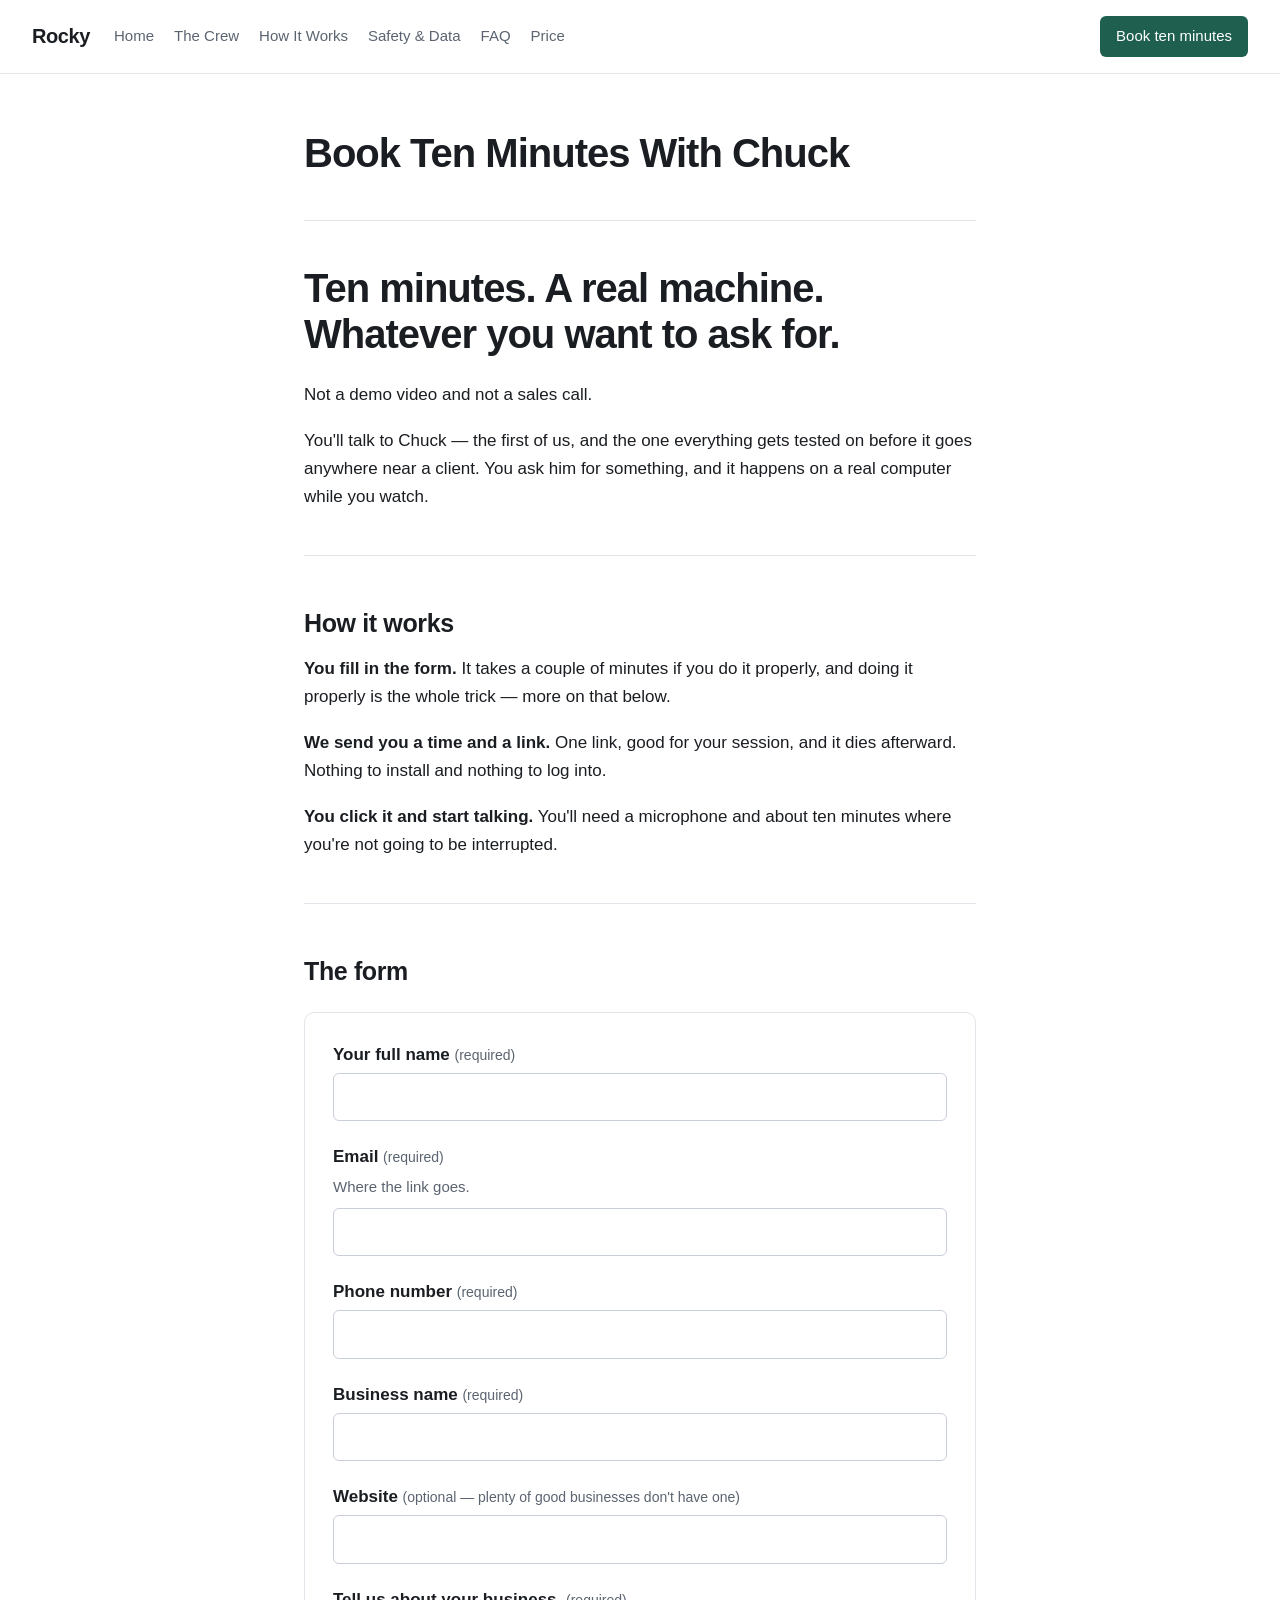
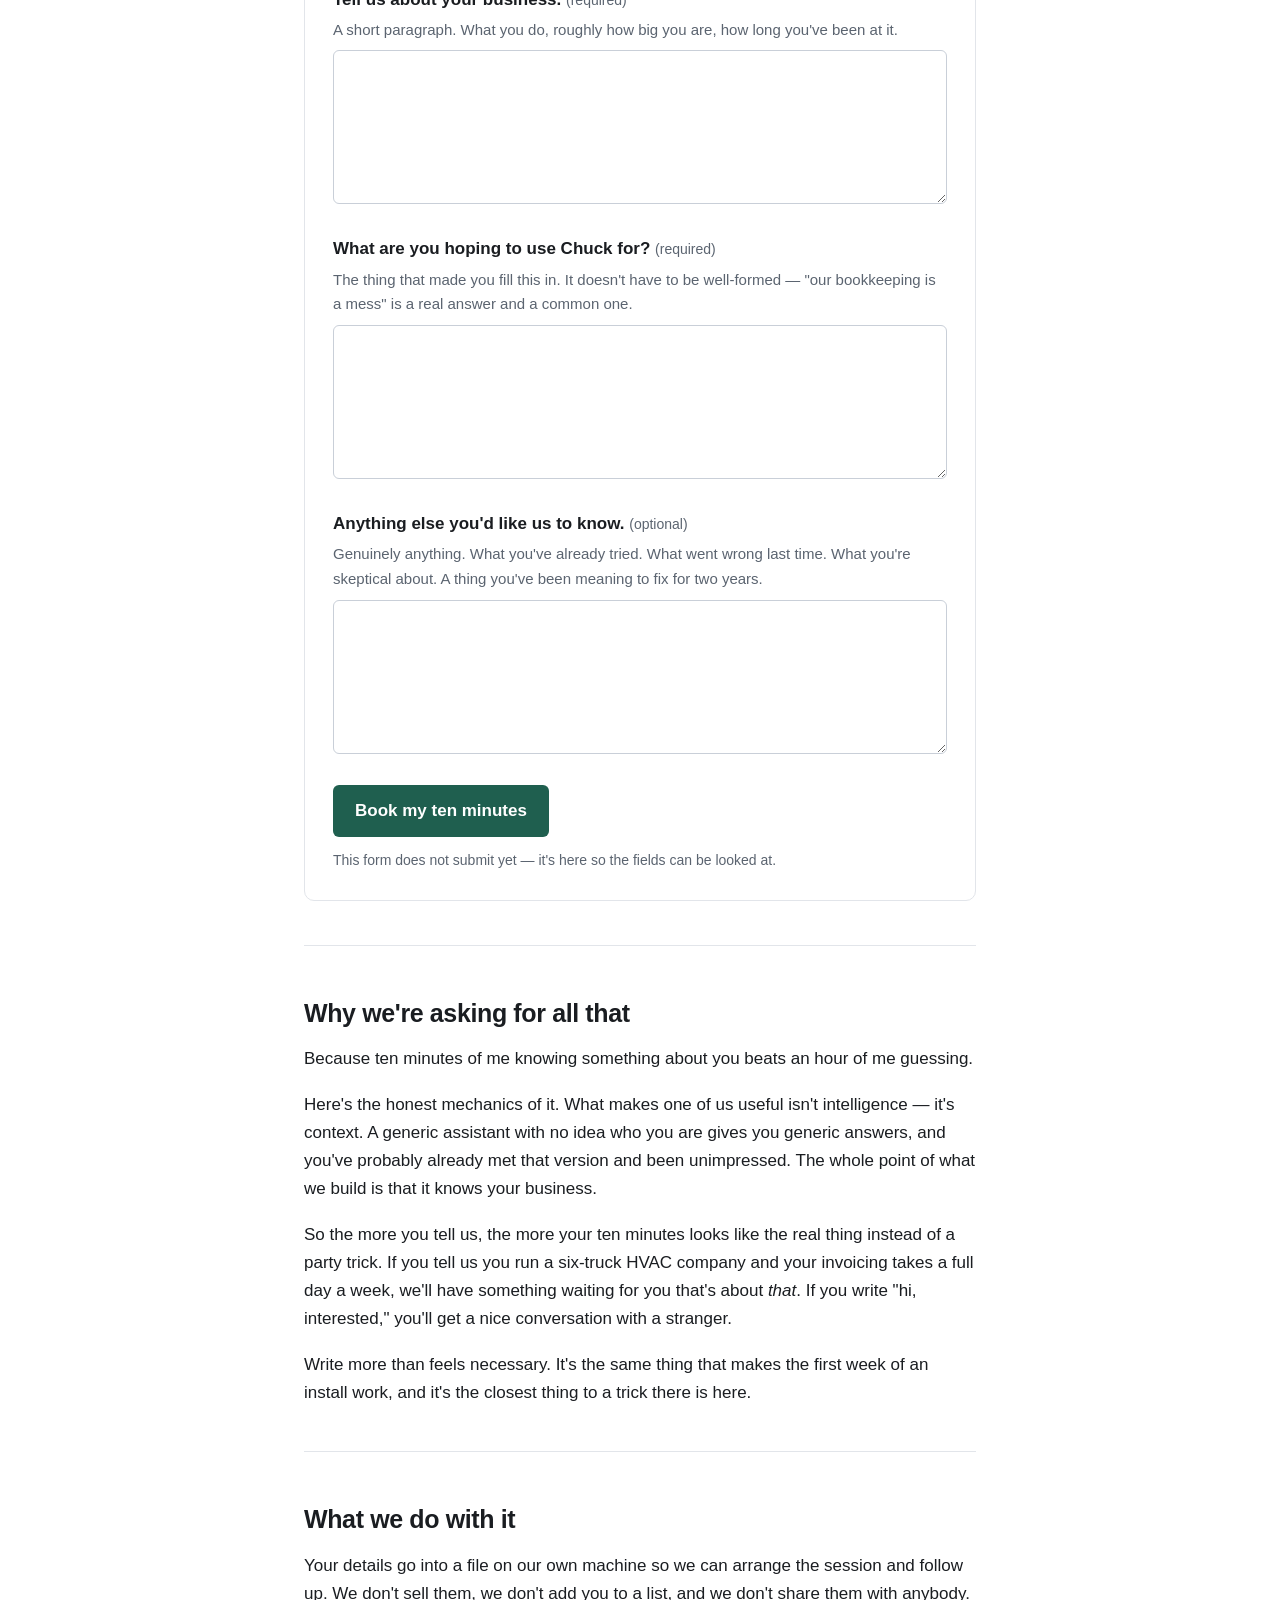
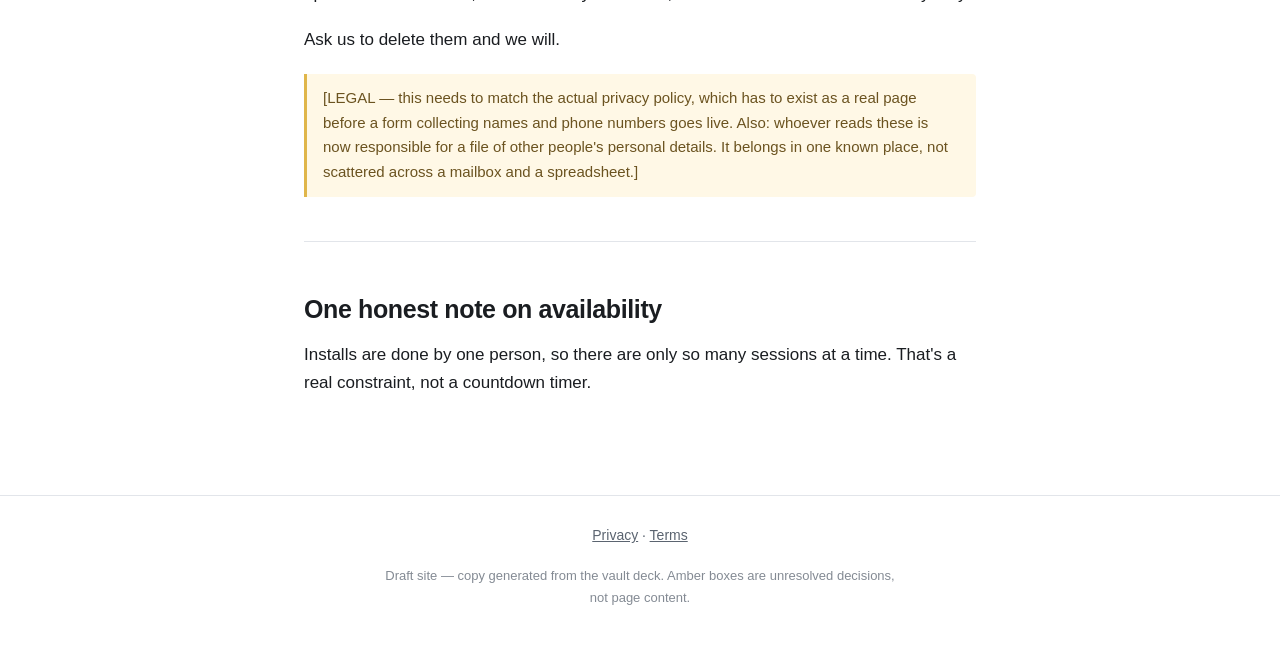
==== contact.html @ 7a504c45 "Rocky site — draft, 30 Aug 2026 Nine pages plus shared stylesheet. Marked noindex while it is a draf" ====
<!doctype html>
<html lang="en">
<head>
<meta charset="utf-8">
<meta name="viewport" content="width=device-width, initial-scale=1">
<meta name="robots" content="noindex, nofollow">
<title>Book Ten Minutes — Rocky</title>
<link rel="stylesheet" href="style.css">
</head>
<body>
<header>
  <a class="wordmark" href="index.html">Rocky</a>
  <nav><a href="index.html">Home</a><a href="crew.html">The Crew</a><a href="how-it-works.html">How It Works</a><a href="safety.html">Safety & Data</a><a href="faq.html">FAQ</a><a href="price.html">Price</a></nav>
  <a class="navcta" href="contact.html">Book ten minutes</a>
</header>
<main>
<h1>Book Ten Minutes With Chuck</h1>
<hr>
<h1>Ten minutes. A real machine. Whatever you want to ask for.</h1>
<p>Not a demo video and not a sales call.</p>
<p>You&#x27;ll talk to Chuck — the first of us, and the one everything gets tested on before it goes anywhere near a client. You ask him for something, and it happens on a real computer while you watch.</p>
<hr>
<h2>How it works</h2>
<p><strong>You fill in the form.</strong> It takes a couple of minutes if you do it properly, and doing it properly is the whole trick — more on that below.</p>
<p><strong>We send you a time and a link.</strong> One link, good for your session, and it dies afterward. Nothing to install and nothing to log into.</p>
<p><strong>You click it and start talking.</strong> You&#x27;ll need a microphone and about ten minutes where you&#x27;re not going to be interrupted.</p>
<hr>
<h2>The form</h2>
<form class="booking" onsubmit="return false;">
<div class="field">
<label for="your-full-name">Your full name <span class="opt">(required)</span></label>
<input id="your-full-name" name="your-full-name" type="text" required>
</div>
<div class="field">
<label for="email">Email <span class="opt">(required)</span></label>
<p class="help">Where the link goes.</p>
<input id="email" name="email" type="email" required>
</div>
<div class="field">
<label for="phone-number">Phone number <span class="opt">(required)</span></label>
<input id="phone-number" name="phone-number" type="tel" required>
</div>
<div class="field">
<label for="business-name">Business name <span class="opt">(required)</span></label>
<input id="business-name" name="business-name" type="text" required>
</div>
<div class="field">
<label for="website">Website <span class="opt">(optional — plenty of good businesses don&#x27;t have one)</span></label>
<input id="website" name="website" type="url">
</div>
<div class="field">
<label for="tell-us-about-your-business">Tell us about your business. <span class="opt">(required)</span></label>
<p class="help">A short paragraph. What you do, roughly how big you are, how long you&#x27;ve been at it.</p>
<textarea id="tell-us-about-your-business" name="tell-us-about-your-business" rows="5" required></textarea>
</div>
<div class="field">
<label for="what-are-you-hoping-to-use-chuck-for">What are you hoping to use Chuck for? <span class="opt">(required)</span></label>
<p class="help">The thing that made you fill this in. It doesn&#x27;t have to be well-formed — &quot;our bookkeeping is a mess&quot; is a real answer and a common one.</p>
<textarea id="what-are-you-hoping-to-use-chuck-for" name="what-are-you-hoping-to-use-chuck-for" rows="5" required></textarea>
</div>
<div class="field">
<label for="anything-else-you-d-like-us-to-know">Anything else you&#x27;d like us to know. <span class="opt">(optional)</span></label>
<p class="help">Genuinely anything. What you&#x27;ve already tried. What went wrong last time. What you&#x27;re skeptical about. A thing you&#x27;ve been meaning to fix for two years.</p>
<textarea id="anything-else-you-d-like-us-to-know" name="anything-else-you-d-like-us-to-know" rows="5"></textarea>
</div>
<p class="btn-row"><a class="btn" href="contact.html">Book my ten minutes</a></p>
<p class="formnote">This form does not submit yet — it's here so the fields can be looked at.</p>
</form>
<hr>
<h2>Why we&#x27;re asking for all that</h2>
<p>Because ten minutes of me knowing something about you beats an hour of me guessing.</p>
<p>Here&#x27;s the honest mechanics of it. What makes one of us useful isn&#x27;t intelligence — it&#x27;s context. A generic assistant with no idea who you are gives you generic answers, and you&#x27;ve probably already met that version and been unimpressed. The whole point of what we build is that it knows your business.</p>
<p>So the more you tell us, the more your ten minutes looks like the real thing instead of a party trick. If you tell us you run a six-truck HVAC company and your invoicing takes a full day a week, we&#x27;ll have something waiting for you that&#x27;s about <em>that</em>. If you write &quot;hi, interested,&quot; you&#x27;ll get a nice conversation with a stranger.</p>
<p>Write more than feels necessary. It&#x27;s the same thing that makes the first week of an install work, and it&#x27;s the closest thing to a trick there is here.</p>
<hr>
<h2>What we do with it</h2>
<p>Your details go into a file on our own machine so we can arrange the session and follow up. We don&#x27;t sell them, we don&#x27;t add you to a list, and we don&#x27;t share them with anybody.</p>
<p>Ask us to delete them and we will.</p>
<div class="todo">[LEGAL — this needs to match the actual privacy policy, which has to exist as
a real page before a form collecting names and phone numbers goes live. Also:
whoever reads these is now responsible for a file of other people&#x27;s personal
details. It belongs in one known place, not scattered across a mailbox and a
spreadsheet.]</div>
<hr>
<h2>One honest note on availability</h2>
<p>Installs are done by one person, so there are only so many sessions at a time. That&#x27;s a real constraint, not a countdown timer.</p>
</main>
<footer>
  <p><a href="privacy.html">Privacy</a> · <a href="terms.html">Terms</a></p>
  <p class="draft">Draft site — copy generated from the vault deck.
     Amber boxes are unresolved decisions, not page content.</p>
</footer>
</body>
</html>
---- style.css ----
:root {
  --ink: #1a1d21;
  --mid: #5b6470;
  --line: #e2e5ea;
  --bg: #ffffff;
  --accent: #1f5f4f;
  --todo: #fff8e6;
  --todo-line: #e0b64a;
}
* { box-sizing: border-box; }
body {
  margin: 0;
  font: 17px/1.65 -apple-system, "Segoe UI", Roboto, Helvetica, Arial, sans-serif;
  color: var(--ink);
  background: var(--bg);
}
header {
  display: flex; align-items: center; gap: 24px;
  padding: 16px 32px; border-bottom: 1px solid var(--line);
  position: sticky; top: 0; background: rgba(255,255,255,.94);
  backdrop-filter: blur(6px); flex-wrap: wrap; z-index: 10;
}
.wordmark {
  font-weight: 700; font-size: 20px; letter-spacing: -.02em;
  color: var(--ink); text-decoration: none;
}
header nav { display: flex; gap: 20px; flex-wrap: wrap; margin-right: auto; }
header nav a {
  color: var(--mid); text-decoration: none; font-size: 15px;
}
header nav a:hover { color: var(--ink); }
header nav a.here { color: var(--ink); font-weight: 600; }
.navcta {
  background: var(--accent); color: #fff; text-decoration: none;
  padding: 8px 16px; border-radius: 6px; font-size: 15px; font-weight: 500;
}
main { max-width: 720px; margin: 0 auto; padding: 48px 24px 80px; }
h1 {
  font-size: 40px; line-height: 1.15; letter-spacing: -.025em;
  margin: 8px 0 24px;
}
h2 {
  font-size: 25px; line-height: 1.25; letter-spacing: -.015em;
  margin: 52px 0 16px;
}
h3 { font-size: 19px; margin: 32px 0 12px; }
p { margin: 0 0 18px; }
ul { margin: 0 0 20px; padding-left: 22px; }
li { margin-bottom: 8px; }
hr { border: 0; border-top: 1px solid var(--line); margin: 44px 0; }
strong { font-weight: 650; }
.seealso { font-size: 15px; color: var(--mid); }
.seealso a { color: var(--accent); }
.btn-row { margin: 0 0 12px; }
.btn {
  display: inline-block; background: var(--accent); color: #fff;
  text-decoration: none; padding: 12px 22px; border-radius: 6px;
  font-weight: 550;
}
.btn-caption { color: var(--mid); font-size: 15px; margin-left: 10px; }
.todo {
  background: var(--todo); border-left: 3px solid var(--todo-line);
  padding: 12px 16px; margin: 20px 0; font-size: 15px; color: #6b5320;
  border-radius: 0 4px 4px 0;
}
.unfilled {
  background: var(--todo); border-bottom: 1px dashed var(--todo-line);
  padding: 0 3px; color: #8a6a1e; font-weight: 600;
}
.booking {
  border: 1px solid var(--line); border-radius: 10px;
  padding: 28px; margin: 24px 0;
}
.field { margin-bottom: 22px; }
.field label { display: block; font-weight: 600; margin-bottom: 4px; }
.field .opt { font-weight: 400; color: var(--mid); font-size: 14px; }
.field .help { font-size: 15px; color: var(--mid); margin: 0 0 8px; }
.field input, .field textarea {
  width: 100%; padding: 10px 12px; font: inherit; font-size: 16px;
  border: 1px solid #c9cfd8; border-radius: 6px; background: #fff;
}
.field input:focus, .field textarea:focus {
  outline: 2px solid var(--accent); outline-offset: 1px; border-color: var(--accent);
}
.formnote { font-size: 14px; color: var(--mid); margin: 0; }
footer {
  border-top: 1px solid var(--line); padding: 28px 24px 60px;
  text-align: center; color: var(--mid); font-size: 14px;
}
footer a { color: var(--mid); }
.draft { font-size: 13px; opacity: .75; max-width: 520px; margin: 8px auto 0; }
@media (max-width: 640px) {
  h1 { font-size: 31px; }
  h2 { font-size: 22px; }
  header { padding: 12px 18px; gap: 14px; }
  main { padding: 32px 20px 60px; }
}
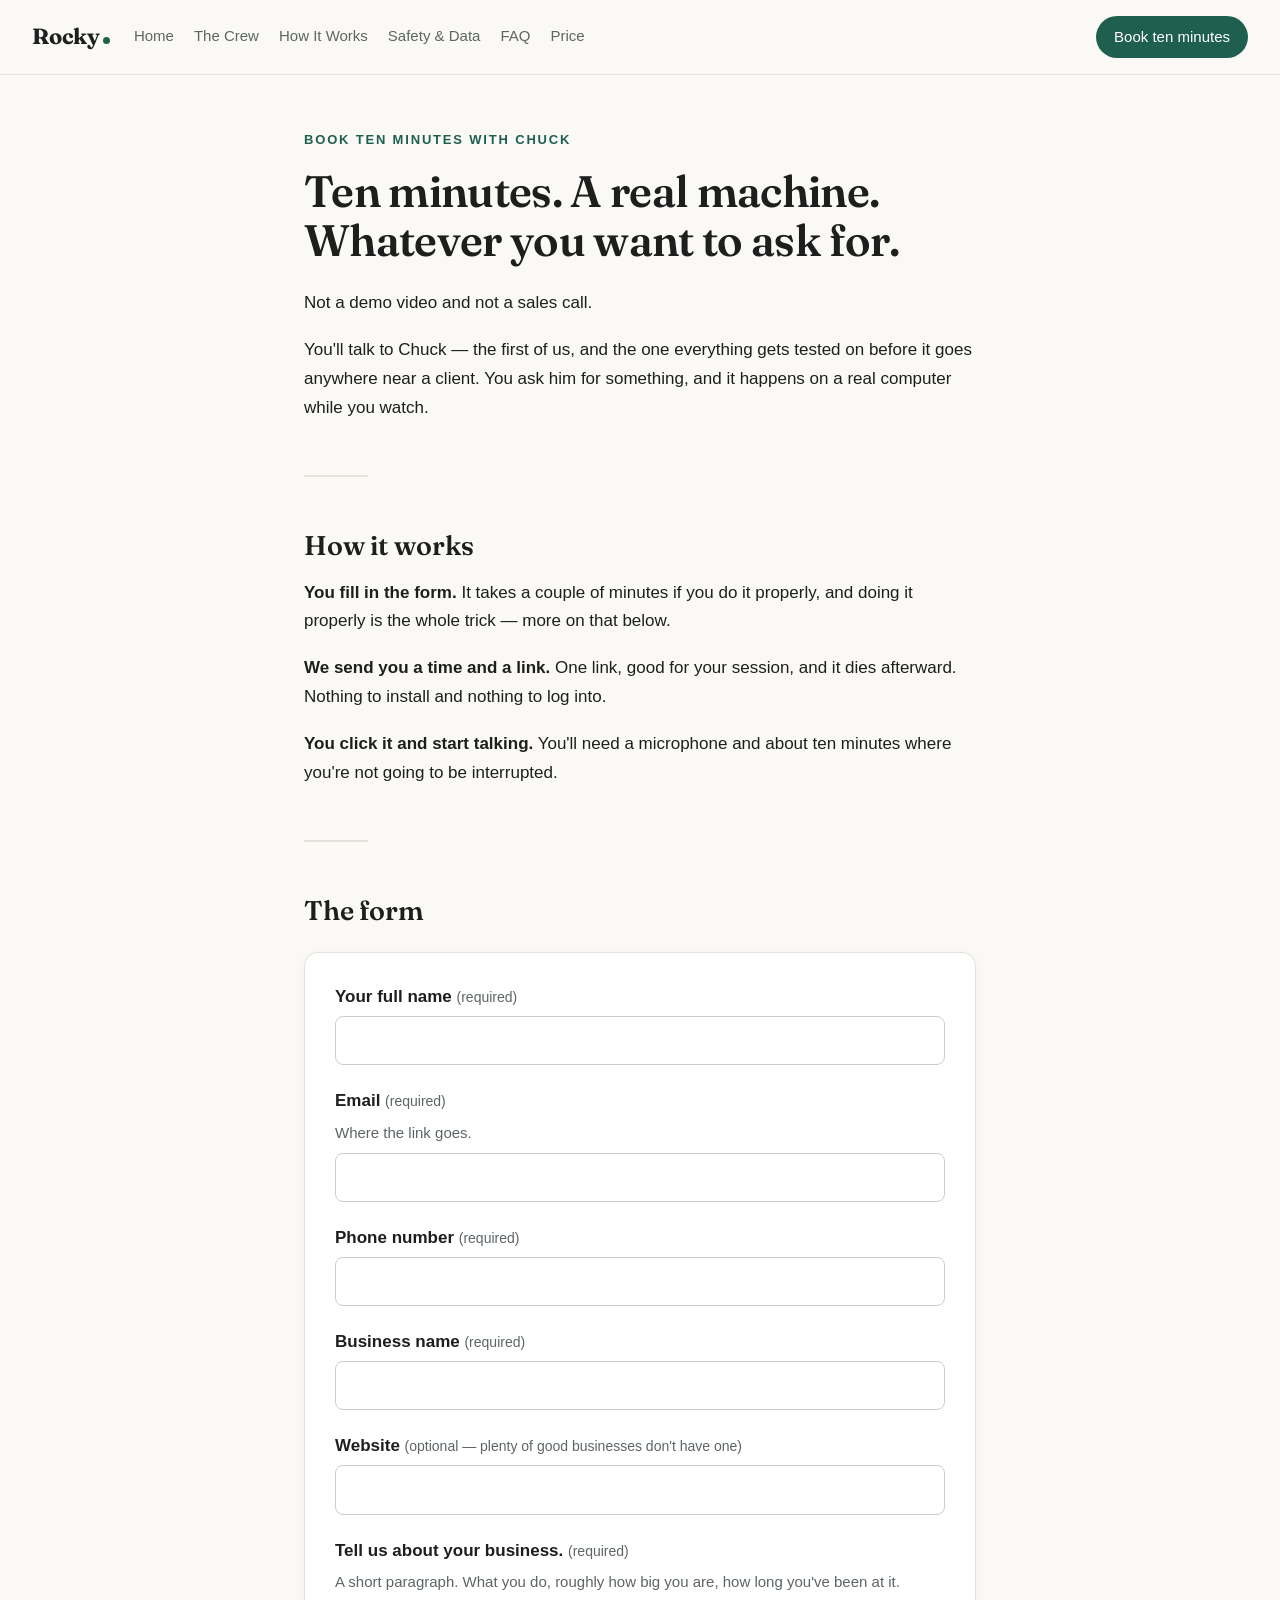
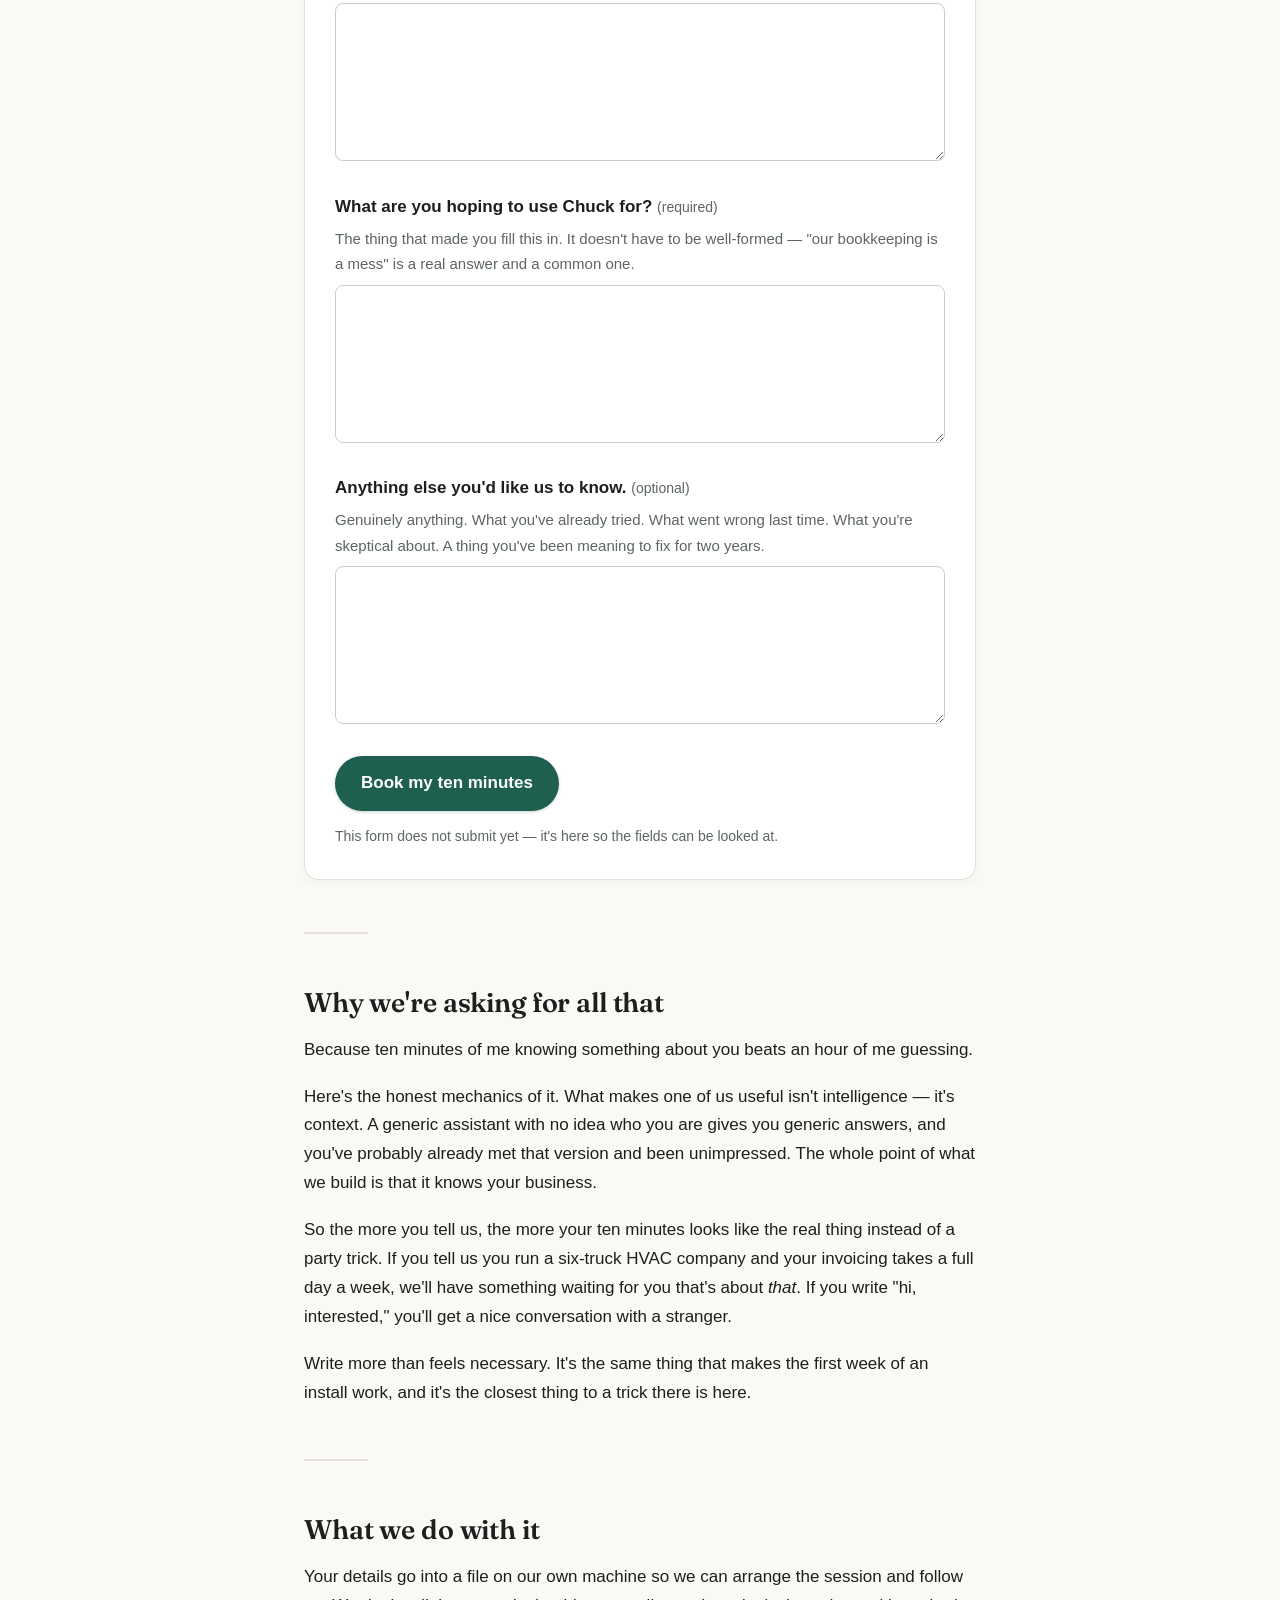
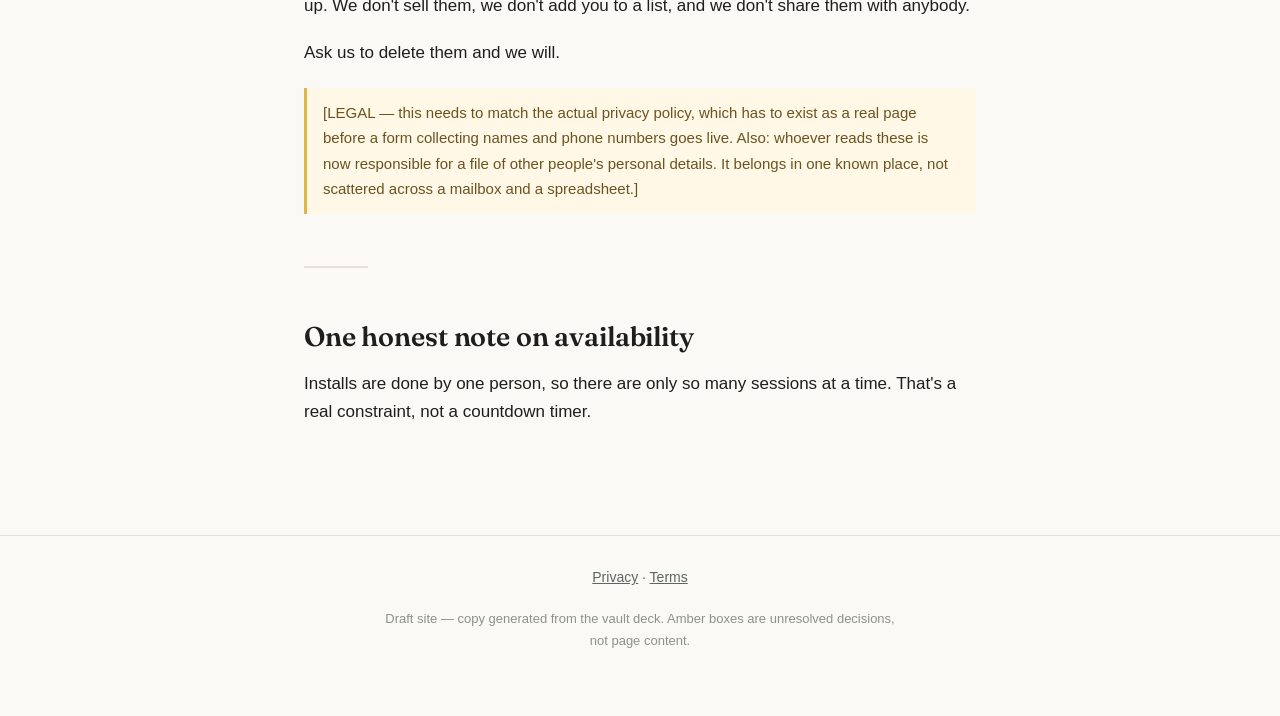
==== commit 90434e17: "Visual pass: Fraunces display type, warm paper palette, eyebrow page labels, pill buttons, editorial" ====
--- a/contact.html
+++ b/contact.html
@@ -5,6 +5,9 @@
 <meta name="viewport" content="width=device-width, initial-scale=1">
 <meta name="robots" content="noindex, nofollow">
 <title>Book Ten Minutes — Rocky</title>
+<link rel="preconnect" href="https://fonts.googleapis.com">
+<link rel="preconnect" href="https://fonts.gstatic.com" crossorigin>
+<link href="https://fonts.googleapis.com/css2?family=Fraunces:opsz,wght@9..144,600;9..144,700&display=swap" rel="stylesheet">
 <link rel="stylesheet" href="style.css">
 </head>
 <body>
--- a/style.css
+++ b/style.css
@@ -1,76 +1,115 @@
 
 :root {
-  --ink: #1a1d21;
-  --mid: #5b6470;
-  --line: #e2e5ea;
-  --bg: #ffffff;
+  --ink: #1d1f1e;
+  --mid: #5d6660;
+  --line: #e4e2da;
+  --bg: #faf9f5;
+  --card: #ffffff;
   --accent: #1f5f4f;
+  --accent-dark: #17493d;
+  --accent-soft: #eaf2ef;
   --todo: #fff8e6;
   --todo-line: #e0b64a;
+  --display: "Fraunces", Georgia, "Times New Roman", serif;
 }
 * { box-sizing: border-box; }
+html { scroll-behavior: smooth; }
 body {
   margin: 0;
-  font: 17px/1.65 -apple-system, "Segoe UI", Roboto, Helvetica, Arial, sans-serif;
+  font: 17px/1.7 -apple-system, "Segoe UI", Roboto, Helvetica, Arial, sans-serif;
   color: var(--ink);
   background: var(--bg);
 }
+::selection { background: var(--accent); color: #fff; }
 header {
   display: flex; align-items: center; gap: 24px;
   padding: 16px 32px; border-bottom: 1px solid var(--line);
-  position: sticky; top: 0; background: rgba(255,255,255,.94);
-  backdrop-filter: blur(6px); flex-wrap: wrap; z-index: 10;
+  position: sticky; top: 0; background: rgba(250,249,245,.92);
+  backdrop-filter: blur(8px); flex-wrap: wrap; z-index: 10;
 }
 .wordmark {
-  font-weight: 700; font-size: 20px; letter-spacing: -.02em;
+  font-family: var(--display);
+  font-weight: 700; font-size: 22px; letter-spacing: -.01em;
   color: var(--ink); text-decoration: none;
+}
+.wordmark::after {
+  content: ""; display: inline-block; width: 7px; height: 7px;
+  border-radius: 50%; background: var(--accent);
+  margin-left: 3px; vertical-align: baseline;
 }
 header nav { display: flex; gap: 20px; flex-wrap: wrap; margin-right: auto; }
 header nav a {
   color: var(--mid); text-decoration: none; font-size: 15px;
+  padding: 2px 0; border-bottom: 2px solid transparent;
+  transition: color .15s;
 }
 header nav a:hover { color: var(--ink); }
-header nav a.here { color: var(--ink); font-weight: 600; }
+header nav a.here { color: var(--ink); font-weight: 600; border-bottom-color: var(--accent); }
 .navcta {
   background: var(--accent); color: #fff; text-decoration: none;
-  padding: 8px 16px; border-radius: 6px; font-size: 15px; font-weight: 500;
+  padding: 8px 18px; border-radius: 999px; font-size: 15px; font-weight: 500;
+  transition: background .15s;
 }
-main { max-width: 720px; margin: 0 auto; padding: 48px 24px 80px; }
+.navcta:hover { background: var(--accent-dark); }
+main { max-width: 720px; margin: 0 auto; padding: 56px 24px 90px; }
+
+/* The page-label heading every page opens with becomes a small eyebrow,
+   and the rule right after it disappears — pure CSS, the HTML stays as is. */
+main > h1:first-child {
+  font: 600 13px/1.4 -apple-system, "Segoe UI", Roboto, sans-serif;
+  letter-spacing: .14em; text-transform: uppercase;
+  color: var(--accent); margin: 0 0 18px;
+}
+main > h1:first-child + hr { display: none; }
+
 h1 {
-  font-size: 40px; line-height: 1.15; letter-spacing: -.025em;
-  margin: 8px 0 24px;
+  font-family: var(--display);
+  font-size: 44px; font-weight: 600; line-height: 1.12;
+  letter-spacing: -.015em; margin: 8px 0 24px;
 }
 h2 {
-  font-size: 25px; line-height: 1.25; letter-spacing: -.015em;
-  margin: 52px 0 16px;
+  font-family: var(--display);
+  font-size: 27px; font-weight: 600; line-height: 1.25;
+  letter-spacing: -.005em; margin: 52px 0 16px;
 }
 h3 { font-size: 19px; margin: 32px 0 12px; }
 p { margin: 0 0 18px; }
-ul { margin: 0 0 20px; padding-left: 22px; }
-li { margin-bottom: 8px; }
-hr { border: 0; border-top: 1px solid var(--line); margin: 44px 0; }
+main a { color: var(--accent); text-decoration-thickness: 1px; text-underline-offset: 3px; }
+main a:hover { color: var(--accent-dark); }
+ul { margin: 0 0 20px; padding-left: 24px; }
+li { margin-bottom: 9px; }
+li::marker { color: var(--accent); }
+hr {
+  border: 0; border-top: 2px solid var(--line);
+  width: 64px; margin: 52px 0;
+}
 strong { font-weight: 650; }
+em { color: inherit; }
 .seealso { font-size: 15px; color: var(--mid); }
-.seealso a { color: var(--accent); }
-.btn-row { margin: 0 0 12px; }
+.seealso a { color: var(--accent); font-weight: 500; }
+.btn-row { margin: 0 0 14px; }
 .btn {
   display: inline-block; background: var(--accent); color: #fff;
-  text-decoration: none; padding: 12px 22px; border-radius: 6px;
-  font-weight: 550;
+  text-decoration: none; padding: 13px 26px; border-radius: 999px;
+  font-weight: 550; transition: background .15s, transform .1s;
+  box-shadow: 0 1px 3px rgba(23,73,61,.25);
 }
-.btn-caption { color: var(--mid); font-size: 15px; margin-left: 10px; }
+.btn:hover { background: var(--accent-dark); color: #fff; transform: translateY(-1px); }
+.btn-caption { color: var(--mid); font-size: 15px; margin-left: 12px; }
 .todo {
   background: var(--todo); border-left: 3px solid var(--todo-line);
   padding: 12px 16px; margin: 20px 0; font-size: 15px; color: #6b5320;
-  border-radius: 0 4px 4px 0;
+  border-radius: 0 6px 6px 0;
 }
+.todo a { color: #6b5320; }
 .unfilled {
   background: var(--todo); border-bottom: 1px dashed var(--todo-line);
   padding: 0 3px; color: #8a6a1e; font-weight: 600;
 }
 .booking {
-  border: 1px solid var(--line); border-radius: 10px;
-  padding: 28px; margin: 24px 0;
+  border: 1px solid var(--line); border-radius: 14px;
+  padding: 30px; margin: 24px 0; background: var(--card);
+  box-shadow: 0 2px 10px rgba(29,31,30,.04);
 }
 .field { margin-bottom: 22px; }
 .field label { display: block; font-weight: 600; margin-bottom: 4px; }
@@ -78,21 +117,25 @@
 .field .help { font-size: 15px; color: var(--mid); margin: 0 0 8px; }
 .field input, .field textarea {
   width: 100%; padding: 10px 12px; font: inherit; font-size: 16px;
-  border: 1px solid #c9cfd8; border-radius: 6px; background: #fff;
+  border: 1px solid #cbcfc6; border-radius: 8px; background: #fff;
 }
 .field input:focus, .field textarea:focus {
   outline: 2px solid var(--accent); outline-offset: 1px; border-color: var(--accent);
 }
+a:focus-visible, .btn:focus-visible, .navcta:focus-visible {
+  outline: 2px solid var(--accent); outline-offset: 2px; border-radius: 4px;
+}
 .formnote { font-size: 14px; color: var(--mid); margin: 0; }
 footer {
-  border-top: 1px solid var(--line); padding: 28px 24px 60px;
+  border-top: 1px solid var(--line); padding: 30px 24px 64px;
   text-align: center; color: var(--mid); font-size: 14px;
 }
 footer a { color: var(--mid); }
-.draft { font-size: 13px; opacity: .75; max-width: 520px; margin: 8px auto 0; }
+.draft { font-size: 13px; opacity: .7; max-width: 520px; margin: 8px auto 0; }
 @media (max-width: 640px) {
-  h1 { font-size: 31px; }
-  h2 { font-size: 22px; }
+  h1 { font-size: 33px; }
+  h2 { font-size: 24px; }
   header { padding: 12px 18px; gap: 14px; }
-  main { padding: 32px 20px 60px; }
+  main { padding: 36px 20px 64px; }
+  hr { margin: 44px 0; }
 }
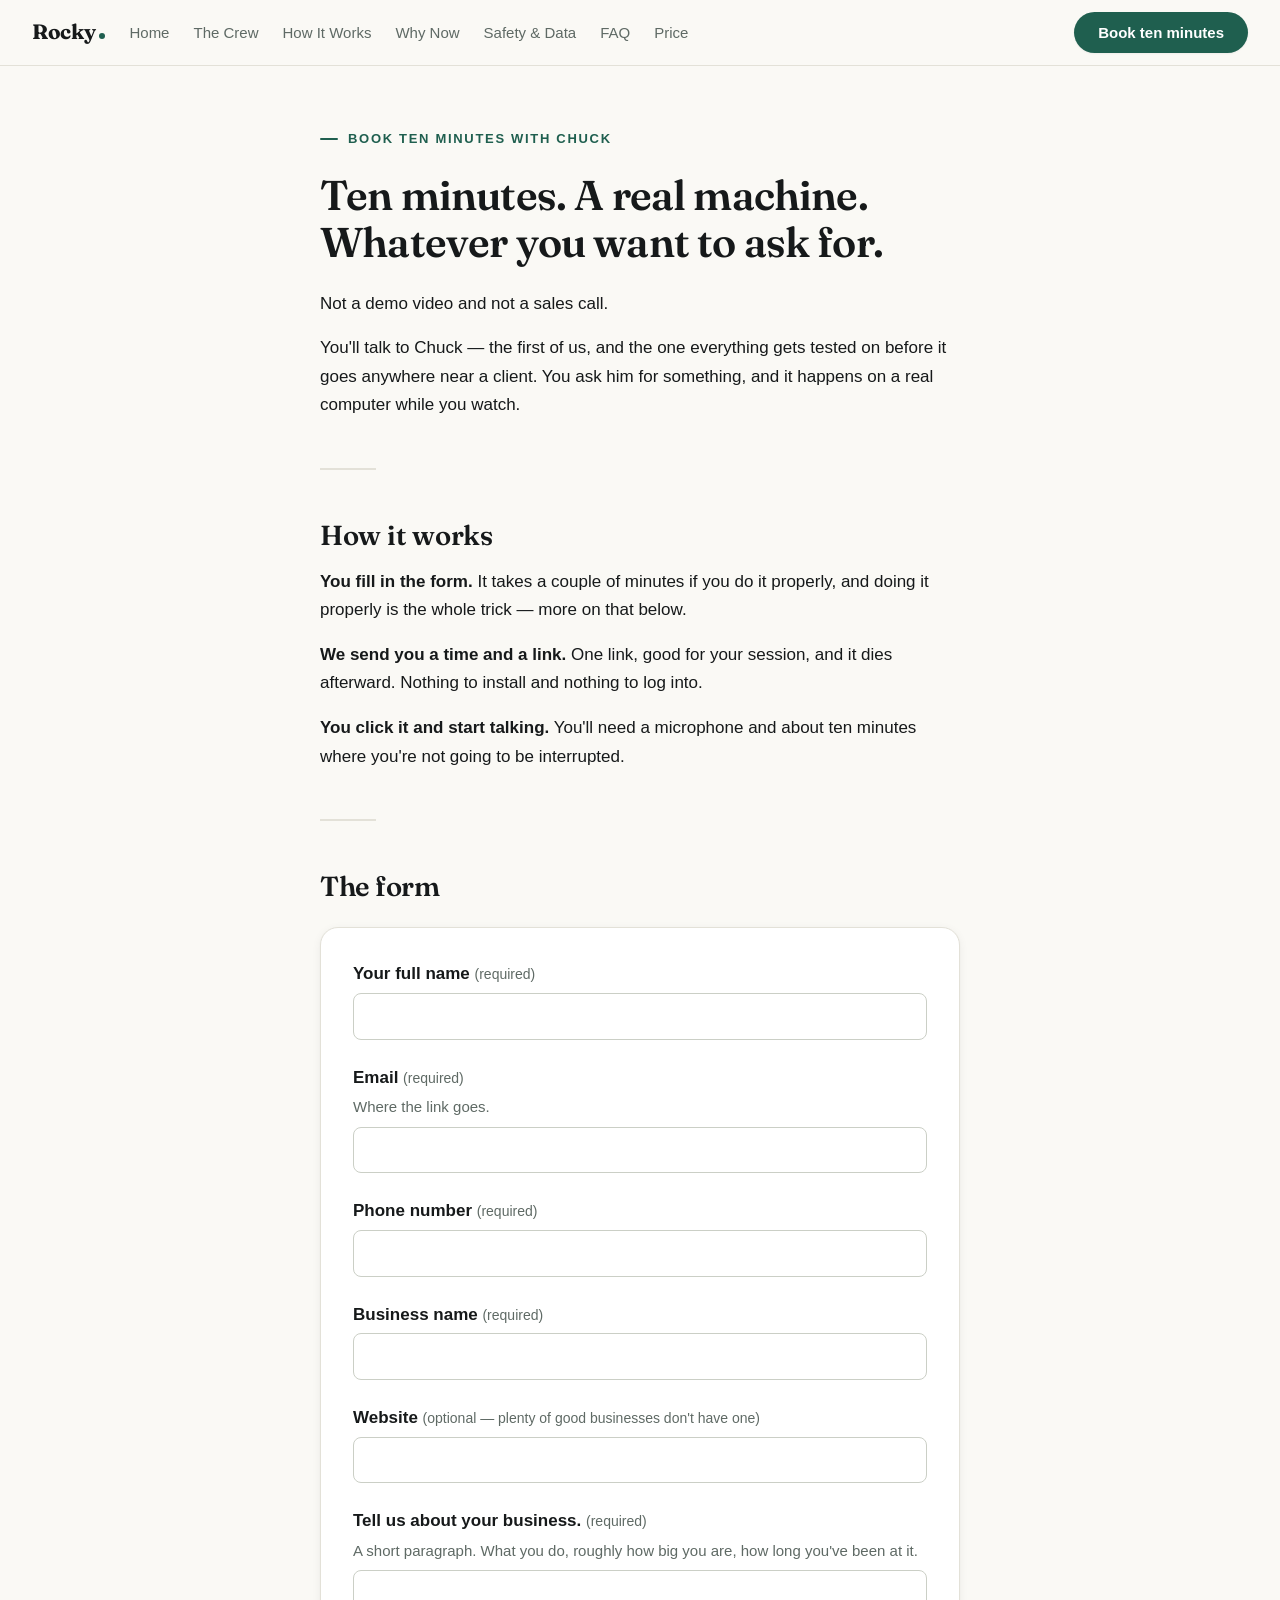
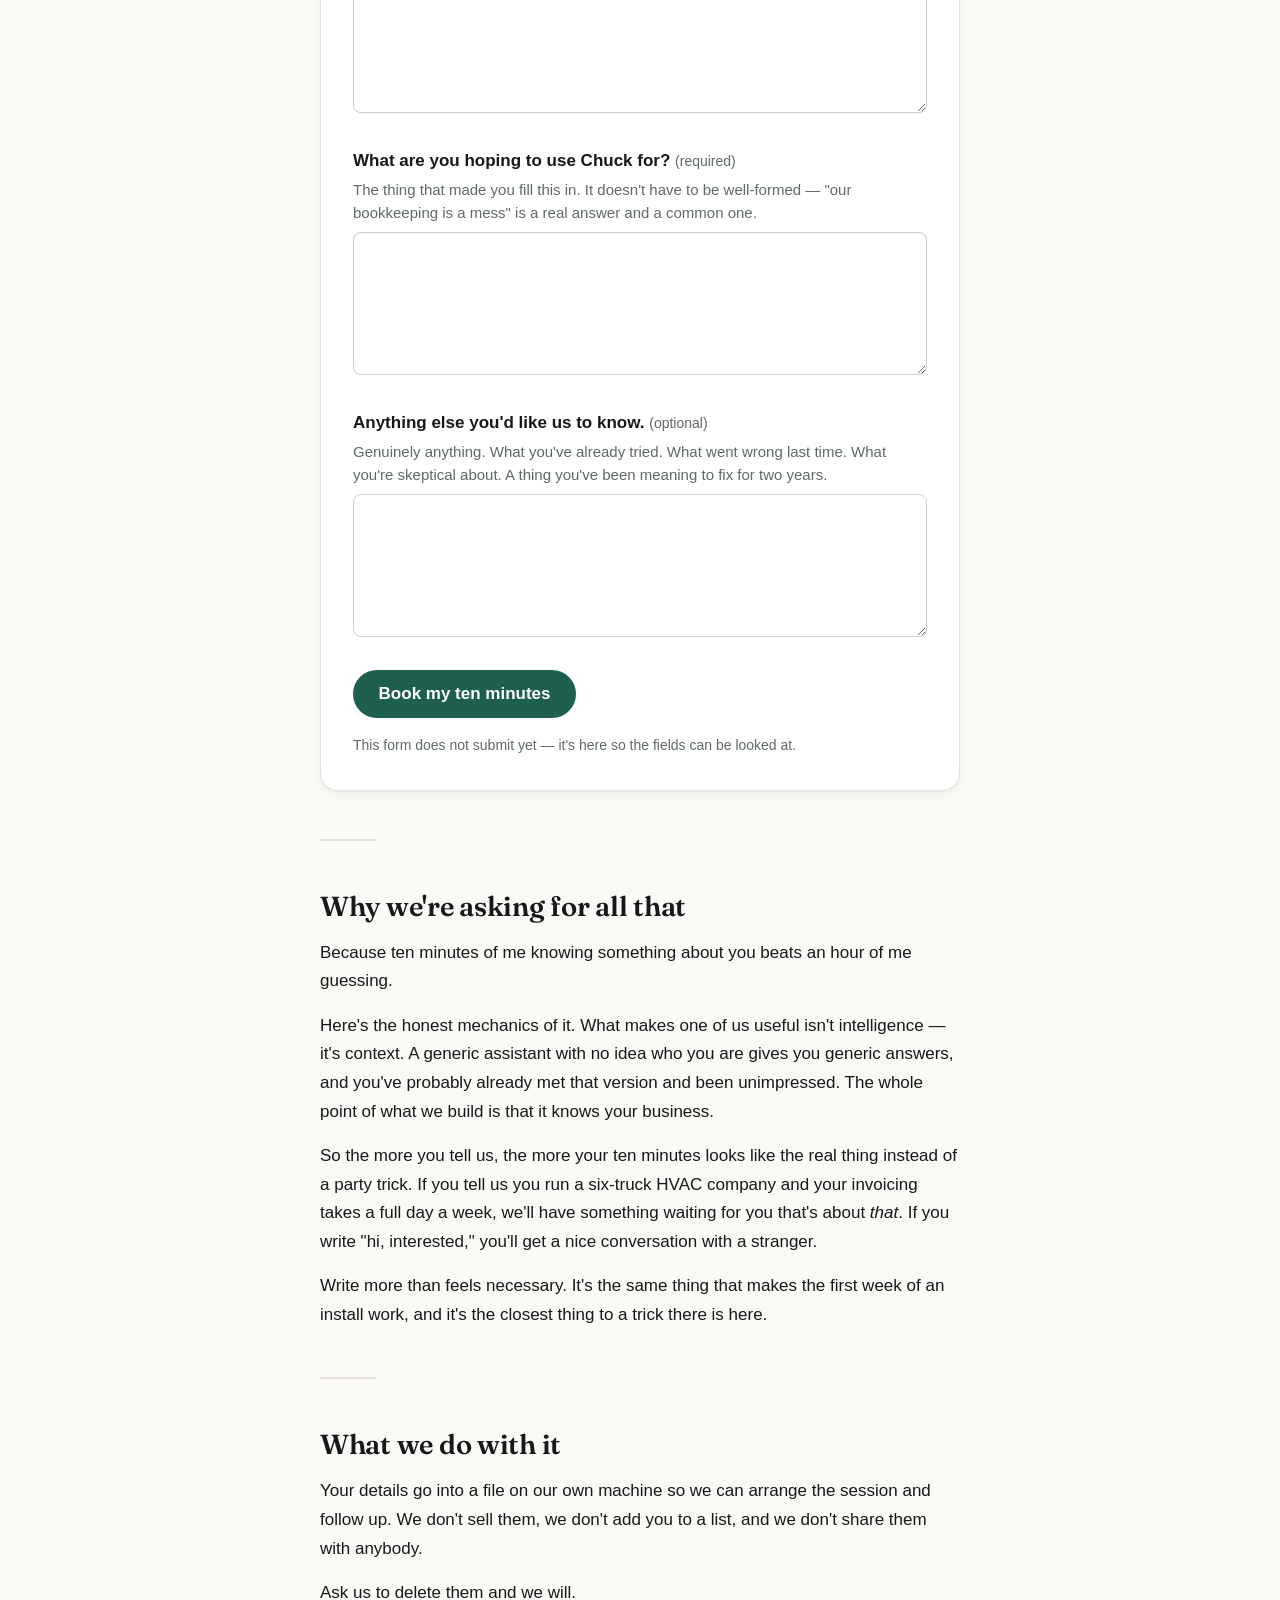
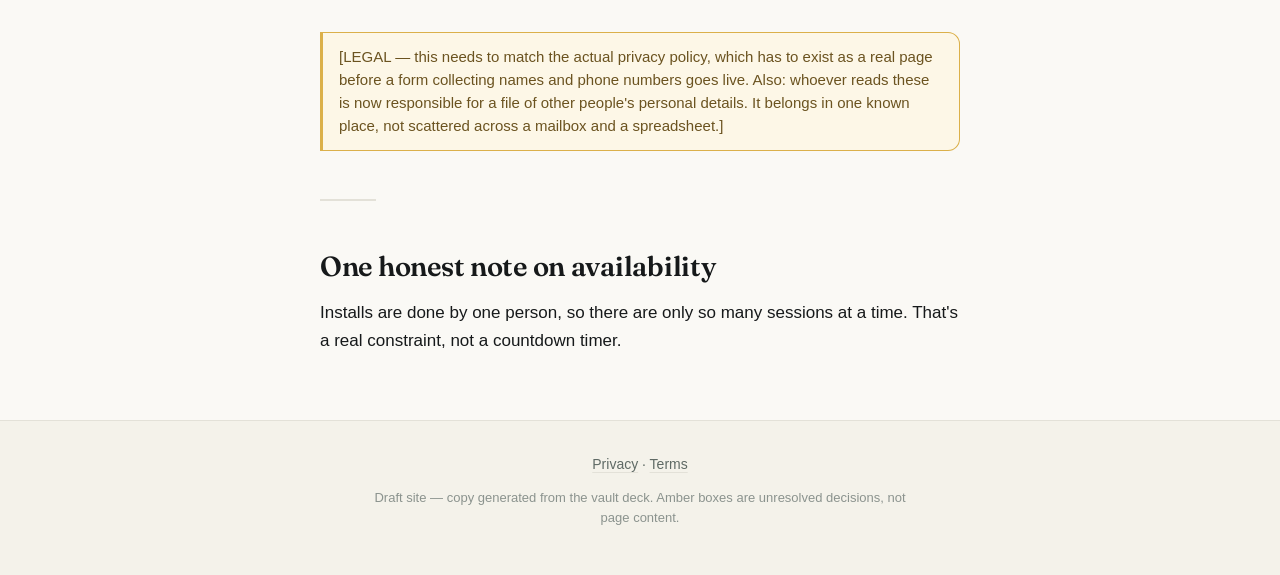
==== commit d6e3a703: "Add Why Now (Grokbot) page; modernize site chrome and styles New page: - grokbot.html - customer-fac" ====
--- a/contact.html
+++ b/contact.html
@@ -13,7 +13,7 @@
 <body>
 <header>
   <a class="wordmark" href="index.html">Rocky</a>
-  <nav><a href="index.html">Home</a><a href="crew.html">The Crew</a><a href="how-it-works.html">How It Works</a><a href="safety.html">Safety & Data</a><a href="faq.html">FAQ</a><a href="price.html">Price</a></nav>
+  <nav><a href="index.html">Home</a><a href="crew.html">The Crew</a><a href="how-it-works.html">How It Works</a><a href="grokbot.html">Why Now</a><a href="safety.html">Safety &amp; Data</a><a href="faq.html">FAQ</a><a href="price.html">Price</a></nav>
   <a class="navcta" href="contact.html">Book ten minutes</a>
 </header>
 <main>
--- a/style.css
+++ b/style.css
@@ -1,141 +1,604 @@
-
+/* Rocky — site styles.
+   Plain static CSS. One webfont (Fraunces, for display type only); everything
+   else rides the system UI stack so body copy renders natively on any machine.
+   No frameworks, no build step, no CDN beyond the font. */
+
+/* ---------------------------------------------------------------- tokens */
 :root {
-  --ink: #1d1f1e;
-  --mid: #5d6660;
-  --line: #e4e2da;
-  --bg: #faf9f5;
-  --card: #ffffff;
-  --accent: #1f5f4f;
-  --accent-dark: #17493d;
-  --accent-soft: #eaf2ef;
-  --todo: #fff8e6;
-  --todo-line: #e0b64a;
+  /* Ink and paper */
+  --ink:        #16191a;
+  --ink-soft:   #3d4644;
+  --mid:        #5f6a65;
+  --faint:      #8b938e;
+  --line:       #e3e1d8;
+  --line-soft:  #eeece4;
+  --bg:         #faf9f5;
+  --bg-sunk:    #f4f2ea;
+  --card:       #ffffff;
+
+  /* Brand — deep pine green */
+  --accent:       #1f5f4f;
+  --accent-dark:  #163f35;
+  --accent-soft:  #e9f1ee;
+  --accent-line:  #bfd6cd;
+
+  /* Draft-note amber (internal decision boxes) */
+  --todo:       #fdf7e7;
+  --todo-line:  #dbb04a;
+  --todo-ink:   #6b5320;
+
+  /* Type */
   --display: "Fraunces", Georgia, "Times New Roman", serif;
-}
-* { box-sizing: border-box; }
-html { scroll-behavior: smooth; }
+  --sans: -apple-system, BlinkMacSystemFont, "Segoe UI", Roboto,
+          "Helvetica Neue", Arial, "Noto Sans", sans-serif;
+
+  /* Fluid type scale */
+  --t-hero: clamp(2.05rem, 1.25rem + 3.1vw, 3.05rem);
+  --t-h1:   clamp(1.85rem, 1.25rem + 2.3vw, 2.6rem);
+  --t-h2:   clamp(1.4rem,  1.13rem + 1.05vw, 1.72rem);
+  --t-h3:   clamp(1.1rem,  1.02rem + 0.3vw,  1.22rem);
+  --t-body: 1.0625rem;   /* 17px */
+  --t-small: 0.9375rem;  /* 15px */
+  --t-fine:  0.8125rem;  /* 13px */
+
+  /* Spacing scale */
+  --s-1: 0.25rem;
+  --s-2: 0.5rem;
+  --s-3: 0.75rem;
+  --s-4: 1rem;
+  --s-5: 1.5rem;
+  --s-6: 2rem;
+  --s-7: 3rem;
+  --s-8: 4rem;
+
+  /* Layout */
+  --measure: 43rem;      /* reading column, ~688px */
+  --measure-wide: 62rem; /* full-bleed rows */
+  --radius: 12px;
+  --radius-lg: 18px;
+
+  --shadow-sm: 0 1px 2px rgba(22, 25, 26, .05);
+  --shadow:    0 2px 10px rgba(22, 25, 26, .055), 0 1px 2px rgba(22, 25, 26, .04);
+  --shadow-lg: 0 10px 34px rgba(22, 25, 26, .09), 0 2px 6px rgba(22, 25, 26, .04);
+}
+
+/* ------------------------------------------------------------- baseline */
+*, *::before, *::after { box-sizing: border-box; }
+
+html {
+  scroll-behavior: smooth;
+  -webkit-text-size-adjust: 100%;
+}
+
 body {
   margin: 0;
-  font: 17px/1.7 -apple-system, "Segoe UI", Roboto, Helvetica, Arial, sans-serif;
+  font-family: var(--sans);
+  font-size: var(--t-body);
+  line-height: 1.68;
   color: var(--ink);
   background: var(--bg);
-}
+  -webkit-font-smoothing: antialiased;
+  -moz-osx-font-smoothing: grayscale;
+  text-rendering: optimizeLegibility;
+  /* Sticky footer without touching the HTML */
+  min-height: 100vh;
+  display: flex;
+  flex-direction: column;
+}
+
 ::selection { background: var(--accent); color: #fff; }
+
+img, svg, video { max-width: 100%; height: auto; display: block; }
+
+/* Skip-to-content target for keyboard users lands on <main>. */
+main:focus { outline: none; }
+
+/* --------------------------------------------------------------- header */
 header {
-  display: flex; align-items: center; gap: 24px;
-  padding: 16px 32px; border-bottom: 1px solid var(--line);
-  position: sticky; top: 0; background: rgba(250,249,245,.92);
-  backdrop-filter: blur(8px); flex-wrap: wrap; z-index: 10;
-}
+  position: sticky;
+  top: 0;
+  z-index: 20;
+  display: flex;
+  align-items: center;
+  gap: var(--s-5);
+  padding: var(--s-3) var(--s-6);
+  background: rgba(250, 249, 245, .88);
+  backdrop-filter: saturate(150%) blur(10px);
+  -webkit-backdrop-filter: saturate(150%) blur(10px);
+  border-bottom: 1px solid var(--line);
+}
+
+/* Fallback for browsers with no backdrop-filter: use a solid bar. */
+@supports not ((backdrop-filter: blur(1px)) or (-webkit-backdrop-filter: blur(1px))) {
+  header { background: var(--bg); }
+}
+
 .wordmark {
   font-family: var(--display);
-  font-weight: 700; font-size: 22px; letter-spacing: -.01em;
-  color: var(--ink); text-decoration: none;
+  font-weight: 700;
+  font-size: 1.3rem;
+  letter-spacing: -.015em;
+  color: var(--ink);
+  text-decoration: none;
+  flex: none;
+  line-height: 1;
 }
 .wordmark::after {
-  content: ""; display: inline-block; width: 7px; height: 7px;
-  border-radius: 50%; background: var(--accent);
-  margin-left: 3px; vertical-align: baseline;
-}
-header nav { display: flex; gap: 20px; flex-wrap: wrap; margin-right: auto; }
+  content: "";
+  display: inline-block;
+  width: 6px;
+  height: 6px;
+  border-radius: 50%;
+  background: var(--accent);
+  margin-left: 4px;
+  vertical-align: baseline;
+}
+.wordmark:hover { color: var(--accent); }
+
+header nav {
+  display: flex;
+  align-items: center;
+  gap: var(--s-5);
+  margin-right: auto;
+  min-width: 0;
+  overflow-x: auto;
+  scrollbar-width: none;
+  -ms-overflow-style: none;
+  padding: var(--s-1) 0;
+}
+header nav::-webkit-scrollbar { display: none; }
+
 header nav a {
-  color: var(--mid); text-decoration: none; font-size: 15px;
-  padding: 2px 0; border-bottom: 2px solid transparent;
-  transition: color .15s;
+  position: relative;
+  flex: none;
+  color: var(--mid);
+  text-decoration: none;
+  font-size: var(--t-small);
+  font-weight: 500;
+  white-space: nowrap;
+  padding: var(--s-1) 0;
+  transition: color .15s ease;
+}
+header nav a::after {
+  content: "";
+  position: absolute;
+  left: 0;
+  right: 0;
+  bottom: -2px;
+  height: 2px;
+  border-radius: 2px;
+  background: var(--accent);
+  transform: scaleX(0);
+  transform-origin: left;
+  transition: transform .18s ease;
 }
 header nav a:hover { color: var(--ink); }
-header nav a.here { color: var(--ink); font-weight: 600; border-bottom-color: var(--accent); }
+header nav a:hover::after { transform: scaleX(1); }
+header nav a.here { color: var(--ink); font-weight: 650; }
+header nav a.here::after { transform: scaleX(1); }
+
 .navcta {
-  background: var(--accent); color: #fff; text-decoration: none;
-  padding: 8px 18px; border-radius: 999px; font-size: 15px; font-weight: 500;
-  transition: background .15s;
-}
-.navcta:hover { background: var(--accent-dark); }
-main { max-width: 720px; margin: 0 auto; padding: 56px 24px 90px; }
-
-/* The page-label heading every page opens with becomes a small eyebrow,
-   and the rule right after it disappears — pure CSS, the HTML stays as is. */
+  flex: none;
+  background: var(--accent);
+  color: #fff;
+  text-decoration: none;
+  padding: var(--s-2) var(--s-5);
+  border-radius: 999px;
+  font-size: var(--t-small);
+  font-weight: 550;
+  white-space: nowrap;
+  box-shadow: var(--shadow-sm);
+  transition: background .15s ease, transform .12s ease, box-shadow .15s ease;
+}
+.navcta:hover {
+  background: var(--accent-dark);
+  color: #fff;
+  transform: translateY(-1px);
+  box-shadow: var(--shadow);
+}
+.navcta:active { transform: translateY(0); }
+
+/* ----------------------------------------------------------------- main */
+main {
+  flex: 1 0 auto;
+  width: 100%;
+  max-width: var(--measure);
+  margin: 0 auto;
+  padding: var(--s-8) var(--s-5) var(--s-8);
+}
+
+/* Every page opens with a plain <h1> naming the page. CSS turns it into a
+   small eyebrow label and hides the rule that follows it, so the HTML on
+   each page can stay dead simple. Do not remove — 9 pages depend on it. */
 main > h1:first-child {
-  font: 600 13px/1.4 -apple-system, "Segoe UI", Roboto, sans-serif;
-  letter-spacing: .14em; text-transform: uppercase;
-  color: var(--accent); margin: 0 0 18px;
+  font-family: var(--sans);
+  font-size: var(--t-fine);
+  font-weight: 650;
+  line-height: 1.4;
+  letter-spacing: .13em;
+  text-transform: uppercase;
+  color: var(--accent);
+  margin: 0 0 var(--s-5);
+}
+main > h1:first-child::before {
+  content: "";
+  display: inline-block;
+  width: 18px;
+  height: 2px;
+  border-radius: 2px;
+  background: var(--accent);
+  vertical-align: middle;
+  margin-right: 10px;
+  margin-bottom: 2px;
 }
 main > h1:first-child + hr { display: none; }
 
+/* ------------------------------------------------------------ headings */
+h1, h2, h3 {
+  font-family: var(--display);
+  font-weight: 600;
+  color: var(--ink);
+  text-wrap: balance;
+}
+
 h1 {
-  font-family: var(--display);
-  font-size: 44px; font-weight: 600; line-height: 1.12;
-  letter-spacing: -.015em; margin: 8px 0 24px;
-}
+  font-size: var(--t-h1);
+  line-height: 1.12;
+  letter-spacing: -.02em;
+  margin: var(--s-2) 0 var(--s-5);
+}
+
 h2 {
-  font-family: var(--display);
-  font-size: 27px; font-weight: 600; line-height: 1.25;
-  letter-spacing: -.005em; margin: 52px 0 16px;
-}
-h3 { font-size: 19px; margin: 32px 0 12px; }
-p { margin: 0 0 18px; }
-main a { color: var(--accent); text-decoration-thickness: 1px; text-underline-offset: 3px; }
-main a:hover { color: var(--accent-dark); }
-ul { margin: 0 0 20px; padding-left: 24px; }
-li { margin-bottom: 9px; }
+  font-size: var(--t-h2);
+  line-height: 1.24;
+  letter-spacing: -.01em;
+  margin: var(--s-7) 0 var(--s-4);
+  scroll-margin-top: 6rem;
+}
+
+h3 {
+  font-size: var(--t-h3);
+  line-height: 1.3;
+  letter-spacing: -.005em;
+  margin: var(--s-6) 0 var(--s-3);
+}
+
+p { margin: 0 0 var(--s-4); }
+p:last-child { margin-bottom: 0; }
+
+main a {
+  color: var(--accent);
+  text-decoration: underline;
+  text-decoration-thickness: 1px;
+  text-underline-offset: 3px;
+  text-decoration-color: var(--accent-line);
+  transition: color .15s ease, text-decoration-color .15s ease;
+}
+main a:hover {
+  color: var(--accent-dark);
+  text-decoration-color: currentColor;
+}
+
+ul, ol { margin: 0 0 var(--s-5); padding-left: var(--s-5); }
+li { margin-bottom: var(--s-2); }
+li:last-child { margin-bottom: 0; }
 li::marker { color: var(--accent); }
+
+strong { font-weight: 650; color: var(--ink); }
+em { color: inherit; }
+
+blockquote {
+  margin: var(--s-5) 0;
+  padding: var(--s-1) 0 var(--s-1) var(--s-5);
+  border-left: 3px solid var(--accent-line);
+  color: var(--ink-soft);
+  font-style: normal;
+}
+
+/* Editorial section rule — short, left-aligned, not a full-width divider. */
 hr {
-  border: 0; border-top: 2px solid var(--line);
-  width: 64px; margin: 52px 0;
-}
-strong { font-weight: 650; }
-em { color: inherit; }
-.seealso { font-size: 15px; color: var(--mid); }
-.seealso a { color: var(--accent); font-weight: 500; }
-.btn-row { margin: 0 0 14px; }
+  border: 0;
+  border-top: 2px solid var(--line);
+  width: 56px;
+  margin: var(--s-7) 0;
+}
+
+/* -------------------------------------------------------------- hero */
+.hero { margin: 0 0 var(--s-6); }
+
+.hero h1, .hero-title {
+  font-size: var(--t-hero);
+  line-height: 1.08;
+  letter-spacing: -.025em;
+  margin: 0 0 var(--s-5);
+}
+
+.lead {
+  font-size: 1.1875rem;
+  line-height: 1.6;
+  color: var(--ink-soft);
+  margin-bottom: var(--s-5);
+}
+
+.byline {
+  font-size: var(--t-small);
+  color: var(--faint);
+  margin-top: var(--s-5);
+}
+
+/* --------------------------------------------------------- components */
+.seealso {
+  font-size: var(--t-small);
+  color: var(--mid);
+  margin-top: var(--s-5);
+}
+.seealso a { color: var(--accent); font-weight: 550; }
+
+.btn-row {
+  display: flex;
+  flex-wrap: wrap;
+  align-items: center;
+  gap: var(--s-3) var(--s-4);
+  margin: 0 0 var(--s-4);
+}
+
 .btn {
-  display: inline-block; background: var(--accent); color: #fff;
-  text-decoration: none; padding: 13px 26px; border-radius: 999px;
-  font-weight: 550; transition: background .15s, transform .1s;
-  box-shadow: 0 1px 3px rgba(23,73,61,.25);
-}
-.btn:hover { background: var(--accent-dark); color: #fff; transform: translateY(-1px); }
-.btn-caption { color: var(--mid); font-size: 15px; margin-left: 12px; }
+  display: inline-block;
+  background: var(--accent);
+  color: #fff;
+  text-decoration: none;
+  padding: 0.8rem 1.6rem;
+  border-radius: 999px;
+  font-weight: 550;
+  line-height: 1.3;
+  box-shadow: var(--shadow-sm);
+  transition: background .15s ease, transform .12s ease, box-shadow .15s ease;
+}
+.btn:hover {
+  background: var(--accent-dark);
+  color: #fff;
+  transform: translateY(-1px);
+  box-shadow: var(--shadow);
+  text-decoration: none;
+}
+.btn:active { transform: translateY(0); }
+
+.btn-secondary {
+  background: transparent;
+  color: var(--accent);
+  border: 1.5px solid var(--accent-line);
+  box-shadow: none;
+}
+.btn-secondary:hover {
+  background: var(--accent-soft);
+  color: var(--accent-dark);
+  border-color: var(--accent);
+  box-shadow: none;
+}
+
+.btn-caption { color: var(--mid); font-size: var(--t-small); }
+
+/* Pull-quote / emphasis panel */
+.callout {
+  background: var(--accent-soft);
+  border: 1px solid var(--accent-line);
+  border-radius: var(--radius);
+  padding: var(--s-5) var(--s-5);
+  margin: var(--s-5) 0;
+  color: var(--ink);
+}
+.callout p:last-child { margin-bottom: 0; }
+.callout strong { color: var(--accent-dark); }
+
+/* A short list of things a visitor could literally say out loud. */
+.asks { list-style: none; margin: 0 0 var(--s-5); padding: 0; }
+.asks li {
+  position: relative;
+  background: var(--card);
+  border: 1px solid var(--line);
+  border-left: 3px solid var(--accent);
+  border-radius: 0 var(--radius) var(--radius) 0;
+  padding: var(--s-3) var(--s-4);
+  margin-bottom: var(--s-3);
+  box-shadow: var(--shadow-sm);
+  font-size: var(--t-body);
+}
+
+/* Comparison / feature rows. On a wide screen these break out past the
+   reading column so a three-card row lands evenly instead of orphaning one
+   card onto a second line. Width is clamped to the viewport, so no page
+   ever gains a horizontal scrollbar from this. */
+.cards {
+  display: grid;
+  grid-template-columns: repeat(auto-fit, minmax(15rem, 1fr));
+  gap: var(--s-4);
+  margin: var(--s-5) 0;
+}
+@media (min-width: 64rem) {
+  .cards {
+    width: min(var(--measure-wide), calc(100vw - 4rem));
+    margin-left: 50%;
+    transform: translateX(-50%);
+  }
+}
+.card {
+  background: var(--card);
+  border: 1px solid var(--line);
+  border-radius: var(--radius);
+  padding: var(--s-5);
+  box-shadow: var(--shadow-sm);
+}
+.card h3 { margin-top: 0; }
+.card p:last-child { margin-bottom: 0; }
+.card .card-label {
+  display: block;
+  font-size: var(--t-fine);
+  font-weight: 650;
+  letter-spacing: .1em;
+  text-transform: uppercase;
+  color: var(--faint);
+  margin-bottom: var(--s-2);
+}
+.card-accent {
+  border-color: var(--accent-line);
+  background: var(--accent-soft);
+  box-shadow: none;
+}
+.card-accent .card-label { color: var(--accent); }
+
+/* Internal draft notes. Amber = an unresolved decision, not page copy. */
 .todo {
-  background: var(--todo); border-left: 3px solid var(--todo-line);
-  padding: 12px 16px; margin: 20px 0; font-size: 15px; color: #6b5320;
-  border-radius: 0 6px 6px 0;
-}
-.todo a { color: #6b5320; }
+  background: var(--todo);
+  border: 1px solid var(--todo-line);
+  border-left-width: 3px;
+  padding: var(--s-3) var(--s-4);
+  margin: var(--s-5) 0;
+  font-size: var(--t-small);
+  line-height: 1.55;
+  color: var(--todo-ink);
+  border-radius: 0 var(--radius) var(--radius) 0;
+}
+.todo a { color: var(--todo-ink); }
+.todo p:last-child { margin-bottom: 0; }
+
 .unfilled {
-  background: var(--todo); border-bottom: 1px dashed var(--todo-line);
-  padding: 0 3px; color: #8a6a1e; font-weight: 600;
-}
+  background: var(--todo);
+  border-bottom: 1px dashed var(--todo-line);
+  padding: 0 4px;
+  color: #8a6a1e;
+  font-weight: 650;
+  border-radius: 3px 3px 0 0;
+}
+
+/* ------------------------------------------------------------ the form */
 .booking {
-  border: 1px solid var(--line); border-radius: 14px;
-  padding: 30px; margin: 24px 0; background: var(--card);
-  box-shadow: 0 2px 10px rgba(29,31,30,.04);
-}
-.field { margin-bottom: 22px; }
-.field label { display: block; font-weight: 600; margin-bottom: 4px; }
-.field .opt { font-weight: 400; color: var(--mid); font-size: 14px; }
-.field .help { font-size: 15px; color: var(--mid); margin: 0 0 8px; }
-.field input, .field textarea {
-  width: 100%; padding: 10px 12px; font: inherit; font-size: 16px;
-  border: 1px solid #cbcfc6; border-radius: 8px; background: #fff;
-}
-.field input:focus, .field textarea:focus {
-  outline: 2px solid var(--accent); outline-offset: 1px; border-color: var(--accent);
-}
-a:focus-visible, .btn:focus-visible, .navcta:focus-visible {
-  outline: 2px solid var(--accent); outline-offset: 2px; border-radius: 4px;
-}
-.formnote { font-size: 14px; color: var(--mid); margin: 0; }
+  border: 1px solid var(--line);
+  border-radius: var(--radius-lg);
+  padding: var(--s-6);
+  margin: var(--s-5) 0;
+  background: var(--card);
+  box-shadow: var(--shadow);
+}
+.field { margin-bottom: var(--s-5); }
+.field label {
+  display: block;
+  font-weight: 650;
+  margin-bottom: var(--s-1);
+}
+.field .opt { font-weight: 400; color: var(--mid); font-size: 0.875rem; }
+.field .help {
+  font-size: var(--t-small);
+  color: var(--mid);
+  margin: 0 0 var(--s-2);
+  line-height: 1.5;
+}
+.field input,
+.field textarea {
+  width: 100%;
+  padding: 0.65rem 0.75rem;
+  font-family: inherit;
+  font-size: 1rem;
+  line-height: 1.5;
+  color: var(--ink);
+  border: 1px solid #cbcfc6;
+  border-radius: 8px;
+  background: #fff;
+  transition: border-color .15s ease, box-shadow .15s ease;
+}
+.field textarea { resize: vertical; min-height: 6rem; }
+.field input:hover,
+.field textarea:hover { border-color: var(--faint); }
+.field input:focus,
+.field textarea:focus {
+  outline: none;
+  border-color: var(--accent);
+  box-shadow: 0 0 0 3px var(--accent-soft);
+}
+.formnote { font-size: 0.875rem; color: var(--mid); margin: 0; }
+
+/* ------------------------------------------------------------- a11y */
+a:focus-visible,
+.btn:focus-visible,
+.navcta:focus-visible,
+input:focus-visible,
+textarea:focus-visible {
+  outline: 2px solid var(--accent);
+  outline-offset: 2px;
+  border-radius: 4px;
+}
+
+/* --------------------------------------------------------------- footer */
 footer {
-  border-top: 1px solid var(--line); padding: 30px 24px 64px;
-  text-align: center; color: var(--mid); font-size: 14px;
-}
-footer a { color: var(--mid); }
-.draft { font-size: 13px; opacity: .7; max-width: 520px; margin: 8px auto 0; }
-@media (max-width: 640px) {
-  h1 { font-size: 33px; }
-  h2 { font-size: 24px; }
-  header { padding: 12px 18px; gap: 14px; }
-  main { padding: 36px 20px 64px; }
-  hr { margin: 44px 0; }
-}
+  flex: none;
+  border-top: 1px solid var(--line);
+  background: var(--bg-sunk);
+  padding: var(--s-6) var(--s-5) var(--s-7);
+  text-align: center;
+  color: var(--mid);
+  font-size: 0.875rem;
+}
+footer p { margin: 0 0 var(--s-2); }
+footer p:last-child { margin-bottom: 0; }
+footer a {
+  color: var(--mid);
+  text-decoration: underline;
+  text-decoration-color: var(--line);
+  text-underline-offset: 3px;
+}
+footer a:hover { color: var(--accent); text-decoration-color: currentColor; }
+
+.draft {
+  font-size: var(--t-fine);
+  line-height: 1.5;
+  color: var(--faint);
+  max-width: 34rem;
+  margin: var(--s-3) auto 0;
+}
+
+/* ----------------------------------------------------------- responsive */
+@media (max-width: 800px) {
+  header {
+    flex-wrap: wrap;
+    gap: var(--s-3) var(--s-4);
+    padding: var(--s-3) var(--s-5);
+  }
+  header nav {
+    order: 3;
+    width: 100%;
+    margin-right: 0;
+    gap: var(--s-4);
+    padding-bottom: var(--s-1);
+    border-top: 1px solid var(--line-soft);
+    padding-top: var(--s-3);
+  }
+  .navcta { margin-left: auto; }
+}
+
+@media (max-width: 560px) {
+  main { padding: var(--s-6) var(--s-5) var(--s-7); }
+  header { padding: var(--s-3) var(--s-4); }
+  hr { margin: var(--s-6) 0; }
+  h2 { margin-top: var(--s-6); }
+  .booking { padding: var(--s-5) var(--s-4); }
+  .lead { font-size: 1.0625rem; }
+  .btn { display: block; text-align: center; }
+  .btn-caption { width: 100%; }
+}
+
+/* --------------------------------------------------------- preferences */
+@media (prefers-reduced-motion: reduce) {
+  html { scroll-behavior: auto; }
+  *, *::before, *::after {
+    animation-duration: .01ms !important;
+    animation-iteration-count: 1 !important;
+    transition-duration: .01ms !important;
+  }
+}
+
+@media print {
+  header, footer, .navcta, .todo { display: none; }
+  body { background: #fff; color: #000; }
+  main { max-width: none; padding: 0; }
+  a { color: #000; text-decoration: underline; }
+  .btn { border: 1px solid #000; }
+}
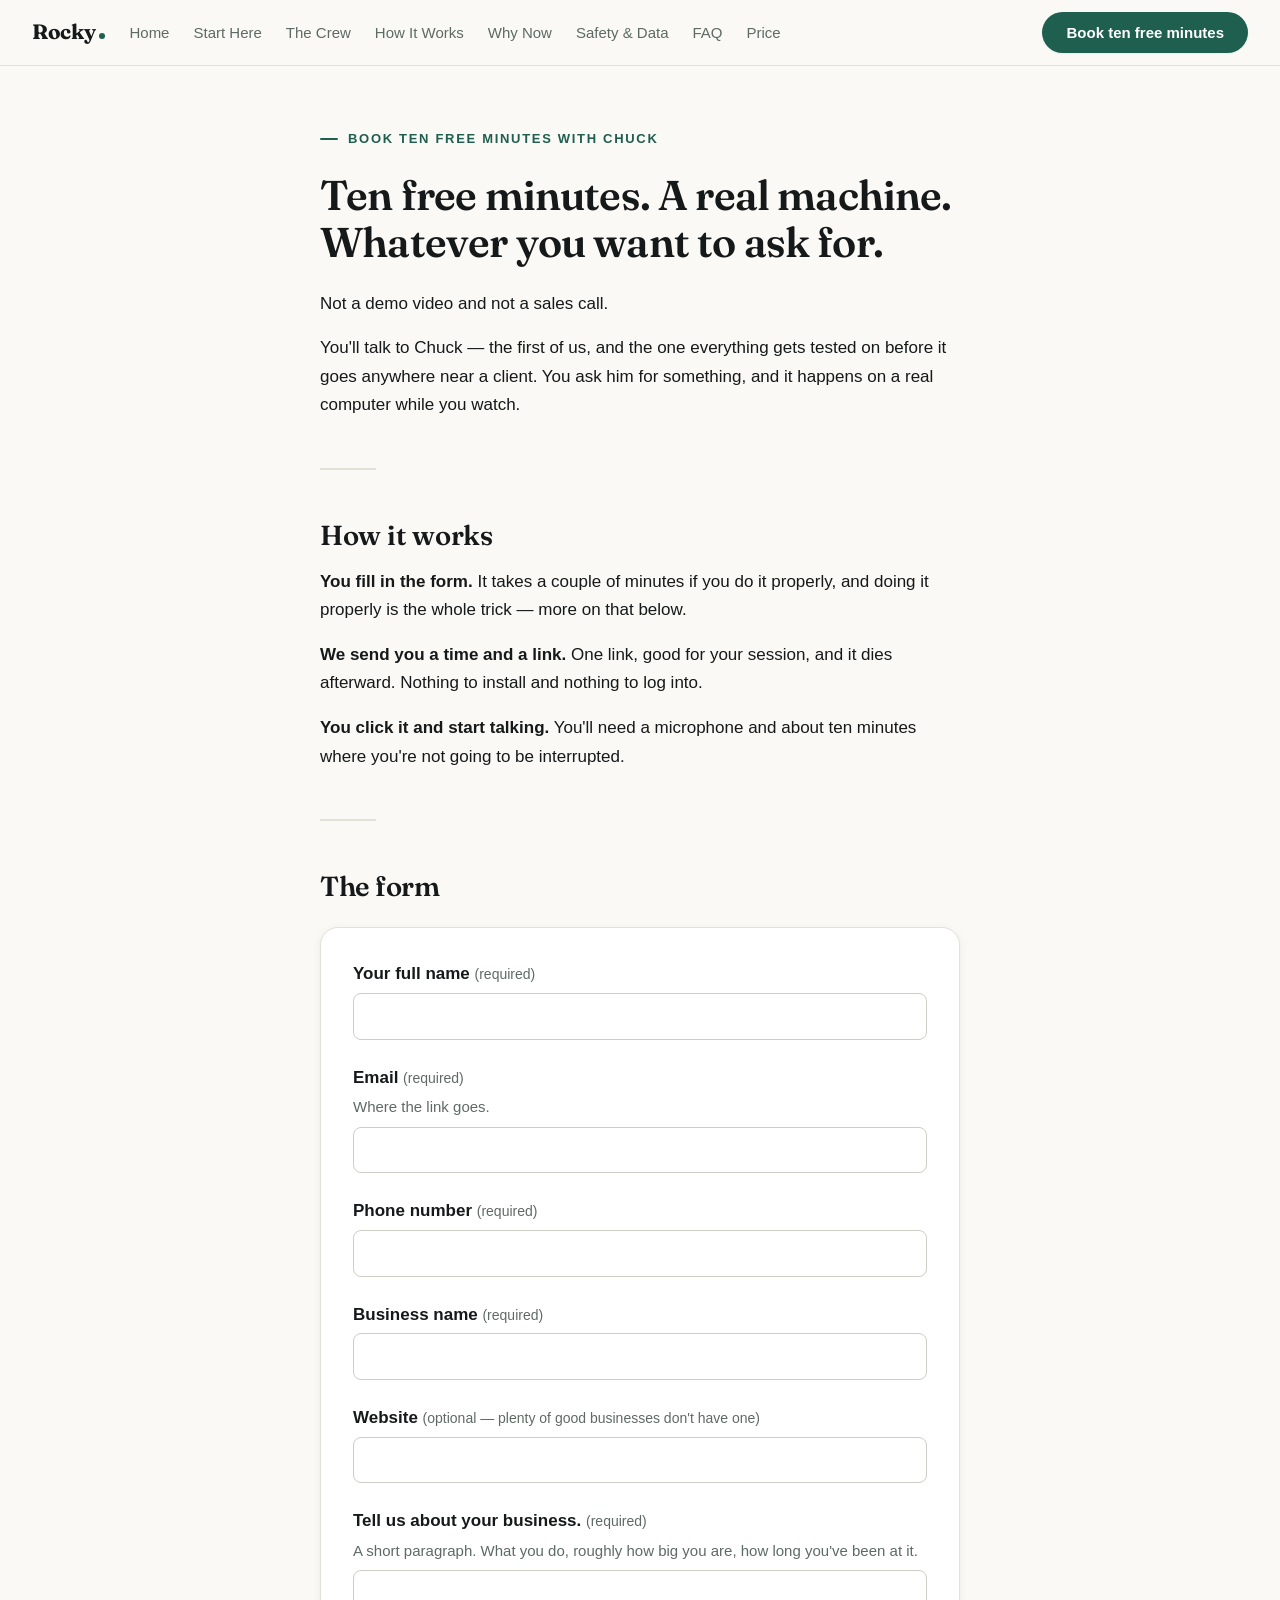
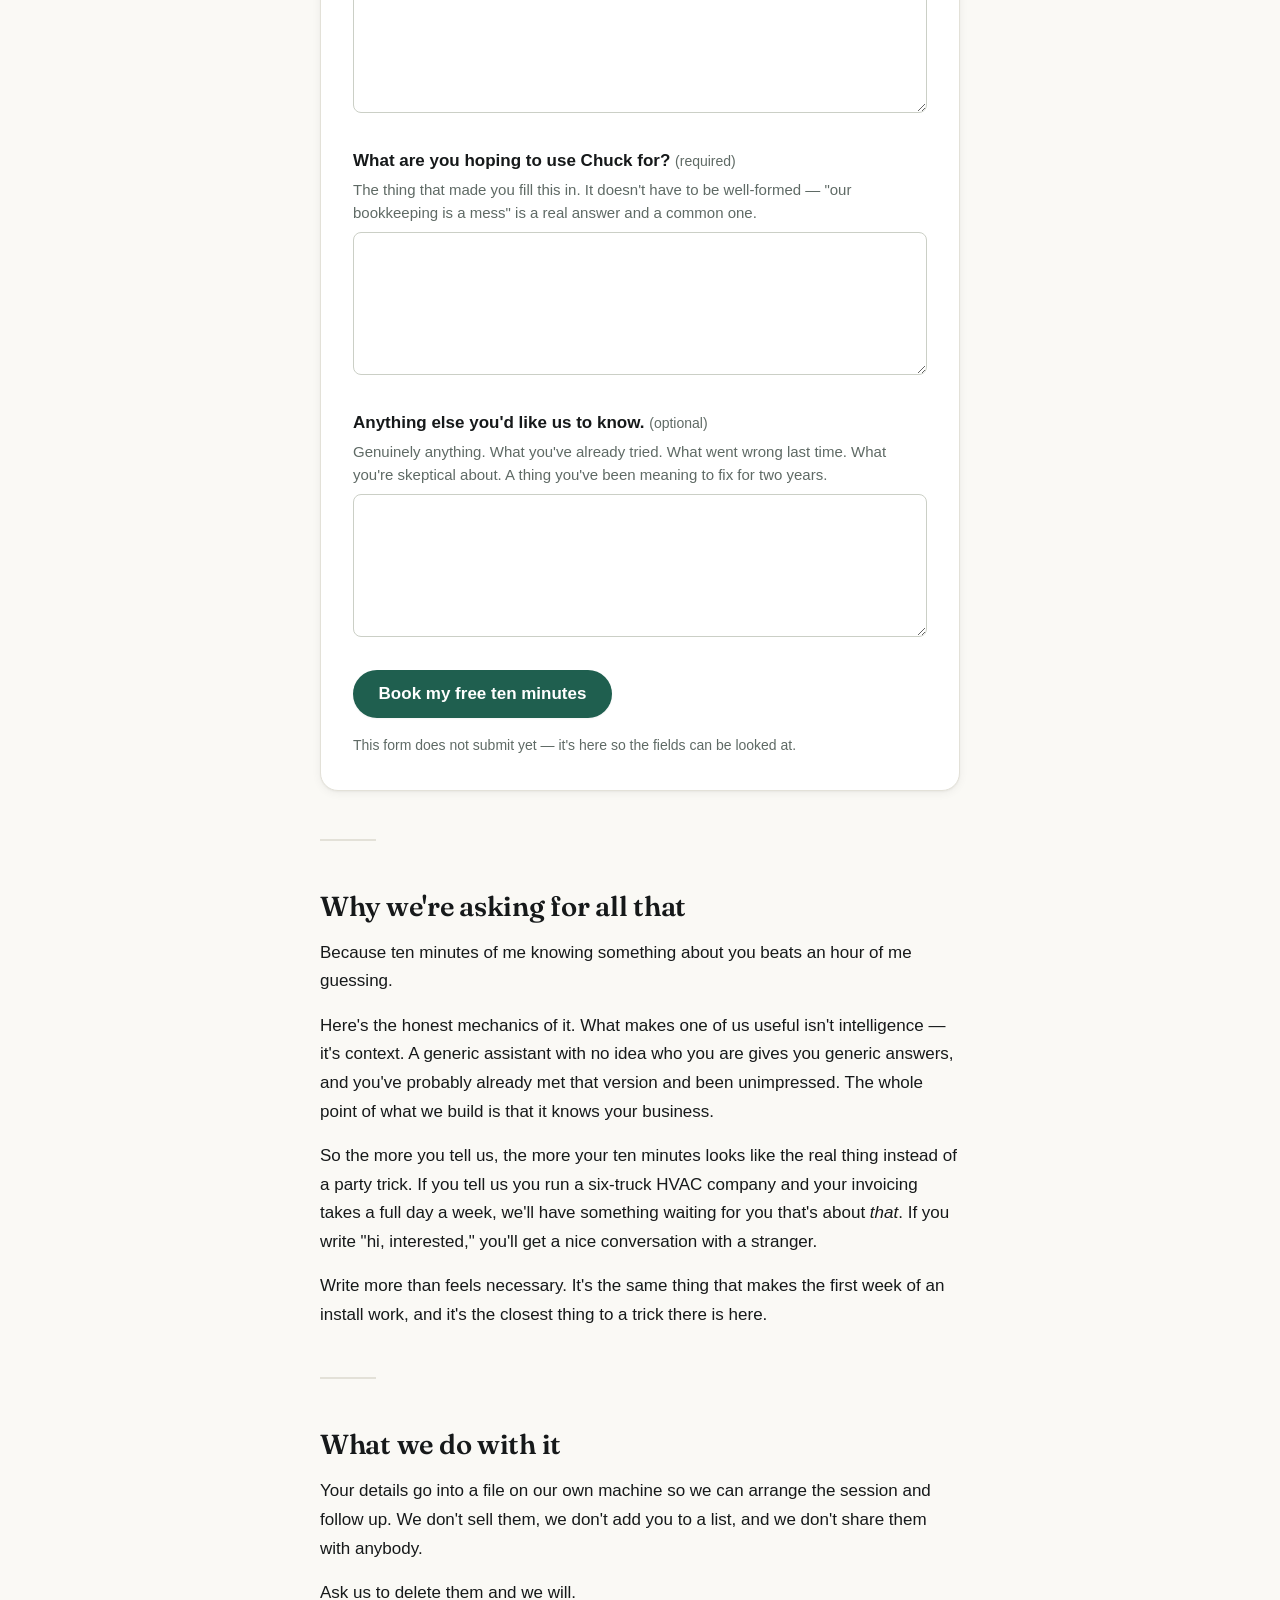
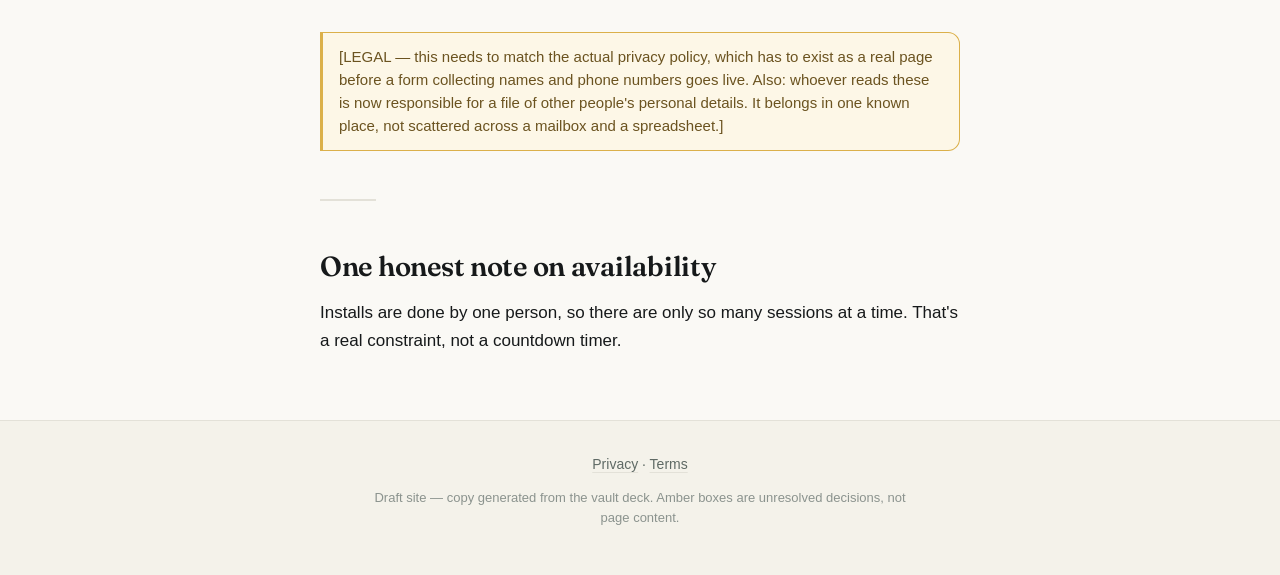
==== commit d56ac56b: "Sell the computer-work line; free CTAs; Start Here page with decision tree Five copy changes dictate" ====
--- a/contact.html
+++ b/contact.html
@@ -13,13 +13,13 @@
 <body>
 <header>
   <a class="wordmark" href="index.html">Rocky</a>
-  <nav><a href="index.html">Home</a><a href="crew.html">The Crew</a><a href="how-it-works.html">How It Works</a><a href="grokbot.html">Why Now</a><a href="safety.html">Safety &amp; Data</a><a href="faq.html">FAQ</a><a href="price.html">Price</a></nav>
-  <a class="navcta" href="contact.html">Book ten minutes</a>
+  <nav><a href="index.html">Home</a><a href="start.html">Start Here</a><a href="crew.html">The Crew</a><a href="how-it-works.html">How It Works</a><a href="grokbot.html">Why Now</a><a href="safety.html">Safety &amp; Data</a><a href="faq.html">FAQ</a><a href="price.html">Price</a></nav>
+  <a class="navcta" href="contact.html">Book ten free minutes</a>
 </header>
 <main>
-<h1>Book Ten Minutes With Chuck</h1>
+<h1>Book Ten Free Minutes With Chuck</h1>
 <hr>
-<h1>Ten minutes. A real machine. Whatever you want to ask for.</h1>
+<h1>Ten free minutes. A real machine. Whatever you want to ask for.</h1>
 <p>Not a demo video and not a sales call.</p>
 <p>You&#x27;ll talk to Chuck — the first of us, and the one everything gets tested on before it goes anywhere near a client. You ask him for something, and it happens on a real computer while you watch.</p>
 <hr>
@@ -66,7 +66,7 @@
 <p class="help">Genuinely anything. What you&#x27;ve already tried. What went wrong last time. What you&#x27;re skeptical about. A thing you&#x27;ve been meaning to fix for two years.</p>
 <textarea id="anything-else-you-d-like-us-to-know" name="anything-else-you-d-like-us-to-know" rows="5"></textarea>
 </div>
-<p class="btn-row"><a class="btn" href="contact.html">Book my ten minutes</a></p>
+<p class="btn-row"><a class="btn" href="contact.html">Book my free ten minutes</a></p>
 <p class="formnote">This form does not submit yet — it's here so the fields can be looked at.</p>
 </form>
 <hr>
--- a/style.css
+++ b/style.css
@@ -469,6 +469,71 @@
   font-weight: 650;
   border-radius: 3px 3px 0 0;
 }
+
+/* ------------------------------------------------- decision tree (Start Here)
+   Question-led branches built on plain <details>. No script: the browser does
+   the opening and closing, and every answer is still in the page for anyone
+   reading with the branches shut. */
+.tree { margin: var(--s-5) 0 var(--s-6); }
+
+.tree details {
+  border: 1px solid var(--line);
+  border-radius: var(--radius);
+  background: var(--card);
+  box-shadow: var(--shadow-sm);
+  margin-bottom: var(--s-3);
+}
+.tree details[open] { border-color: var(--accent-line); }
+
+.tree summary {
+  display: flex;
+  align-items: baseline;
+  gap: var(--s-3);
+  cursor: pointer;
+  list-style: none;
+  padding: var(--s-4) var(--s-5);
+  font-family: var(--display);
+  font-weight: 600;
+  font-size: var(--t-h3);
+  line-height: 1.3;
+  color: var(--ink);
+  border-radius: var(--radius);
+  transition: color .15s ease, background .15s ease;
+}
+.tree summary::-webkit-details-marker { display: none; }
+.tree summary::after {
+  content: "+";
+  margin-left: auto;
+  flex: none;
+  font-family: var(--sans);
+  font-weight: 500;
+  color: var(--accent);
+}
+.tree details[open] > summary::after { content: "\2013"; }
+.tree summary:hover { color: var(--accent); background: var(--bg-sunk); }
+.tree summary:focus-visible {
+  outline: 2px solid var(--accent);
+  outline-offset: -2px;
+}
+
+.tree-body { padding: 0 var(--s-5) var(--s-5); }
+.tree-body > p:last-child { margin-bottom: 0; }
+.tree-body .btn-row { margin-bottom: 0; }
+
+/* Second level: a follow-up question inside an answer. */
+.tree details details {
+  box-shadow: none;
+  background: var(--bg-sunk);
+  border-color: var(--line-soft);
+  margin: var(--s-4) 0;
+}
+.tree details details > summary {
+  font-family: var(--sans);
+  font-size: var(--t-small);
+  font-weight: 650;
+  padding: var(--s-3) var(--s-4);
+}
+.tree details details .tree-body { padding: 0 var(--s-4) var(--s-4); }
 
 /* ------------------------------------------------------------ the form */
 .booking {
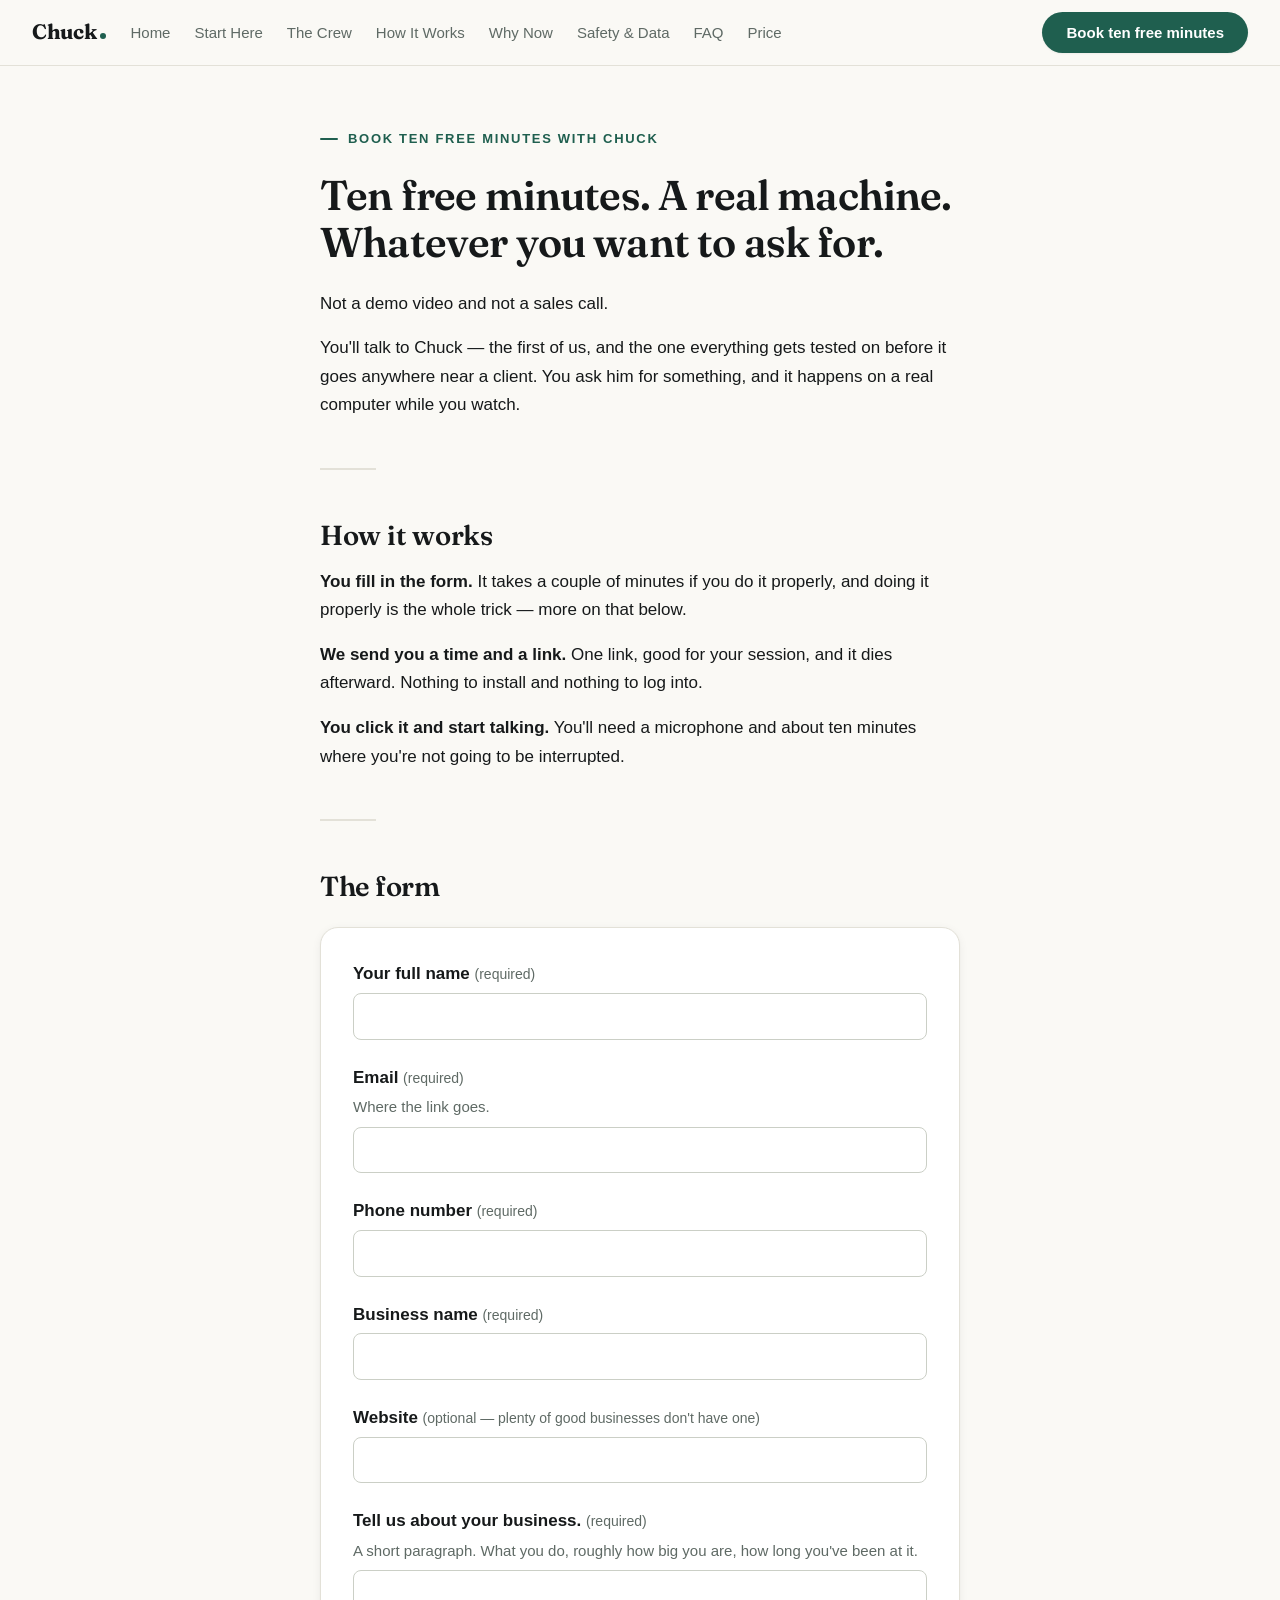
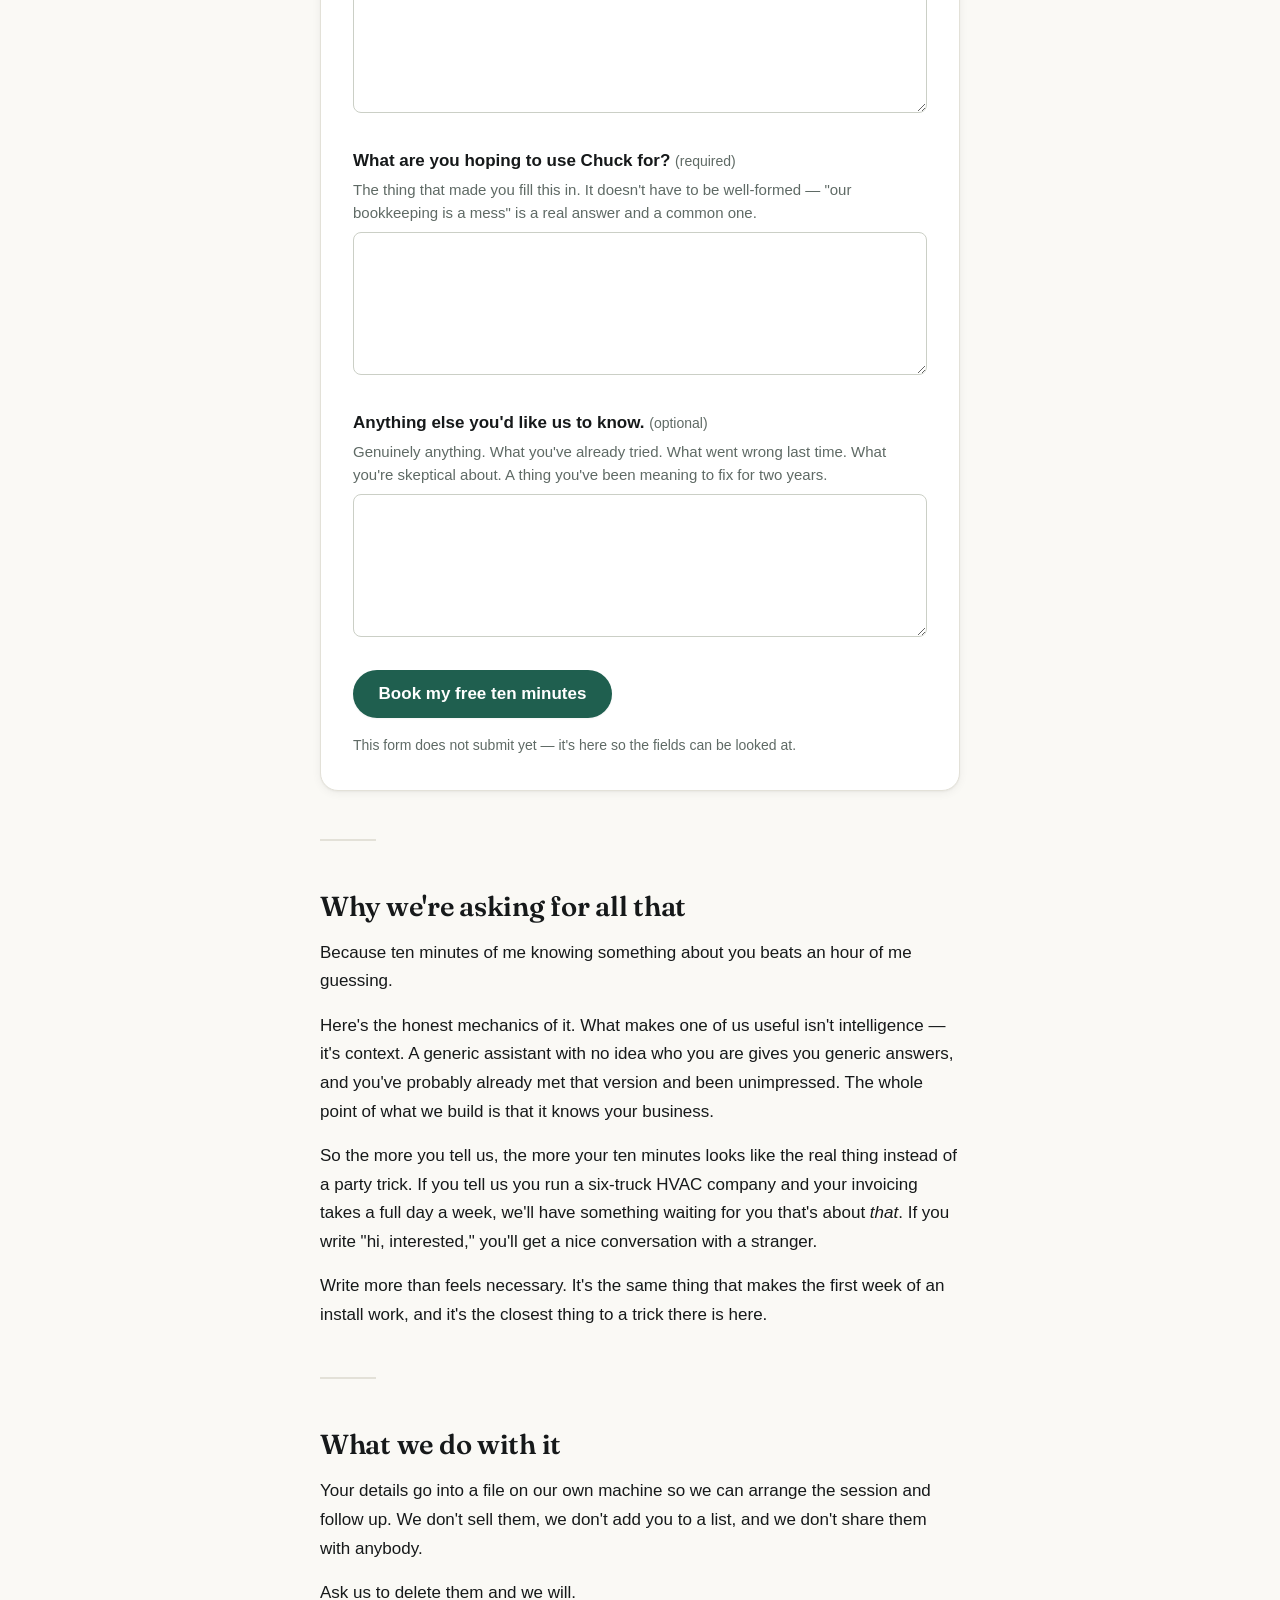
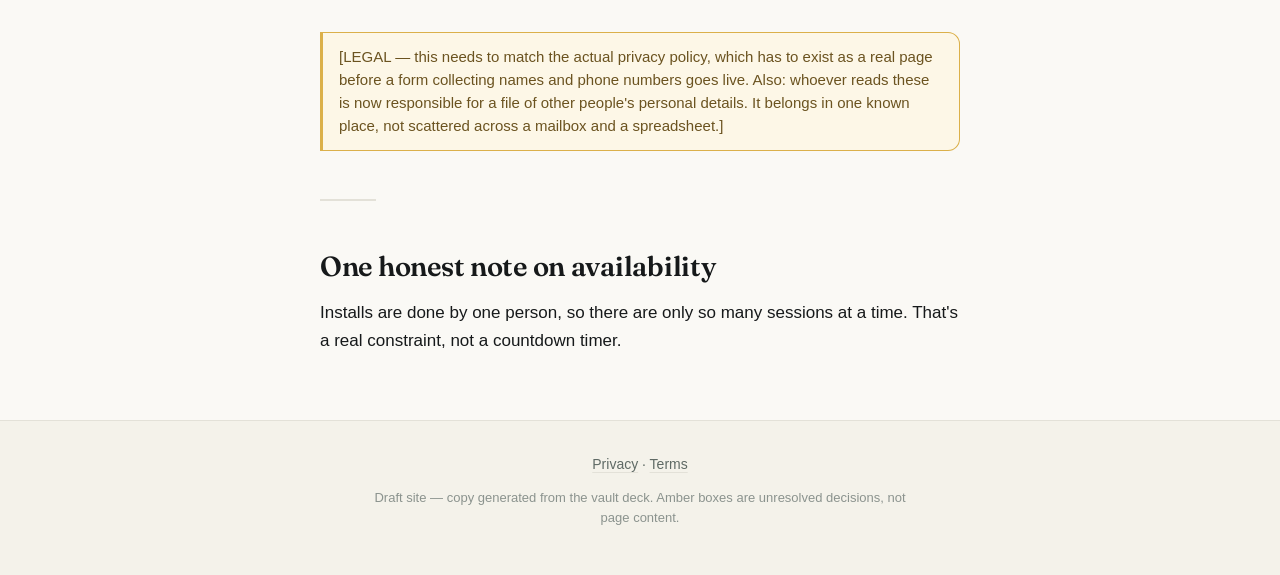
==== commit 58967850: "Rename Rocky to Chuck across all site pages Co-Authored-By: Claude Fable 5 <noreply@anthropic.com>" ====
--- a/contact.html
+++ b/contact.html
@@ -4,7 +4,7 @@
 <meta charset="utf-8">
 <meta name="viewport" content="width=device-width, initial-scale=1">
 <meta name="robots" content="noindex, nofollow">
-<title>Book Ten Minutes — Rocky</title>
+<title>Book Ten Minutes — Chuck</title>
 <link rel="preconnect" href="https://fonts.googleapis.com">
 <link rel="preconnect" href="https://fonts.gstatic.com" crossorigin>
 <link href="https://fonts.googleapis.com/css2?family=Fraunces:opsz,wght@9..144,600;9..144,700&display=swap" rel="stylesheet">
@@ -12,7 +12,7 @@
 </head>
 <body>
 <header>
-  <a class="wordmark" href="index.html">Rocky</a>
+  <a class="wordmark" href="index.html">Chuck</a>
   <nav><a href="index.html">Home</a><a href="start.html">Start Here</a><a href="crew.html">The Crew</a><a href="how-it-works.html">How It Works</a><a href="grokbot.html">Why Now</a><a href="safety.html">Safety &amp; Data</a><a href="faq.html">FAQ</a><a href="price.html">Price</a></nav>
   <a class="navcta" href="contact.html">Book ten free minutes</a>
 </header>
--- a/style.css
+++ b/style.css
@@ -1,4 +1,4 @@
-/* Rocky — site styles.
+/* Chuck — site styles.
    Plain static CSS. One webfont (Fraunces, for display type only); everything
    else rides the system UI stack so body copy renders natively on any machine.
    No frameworks, no build step, no CDN beyond the font. */
